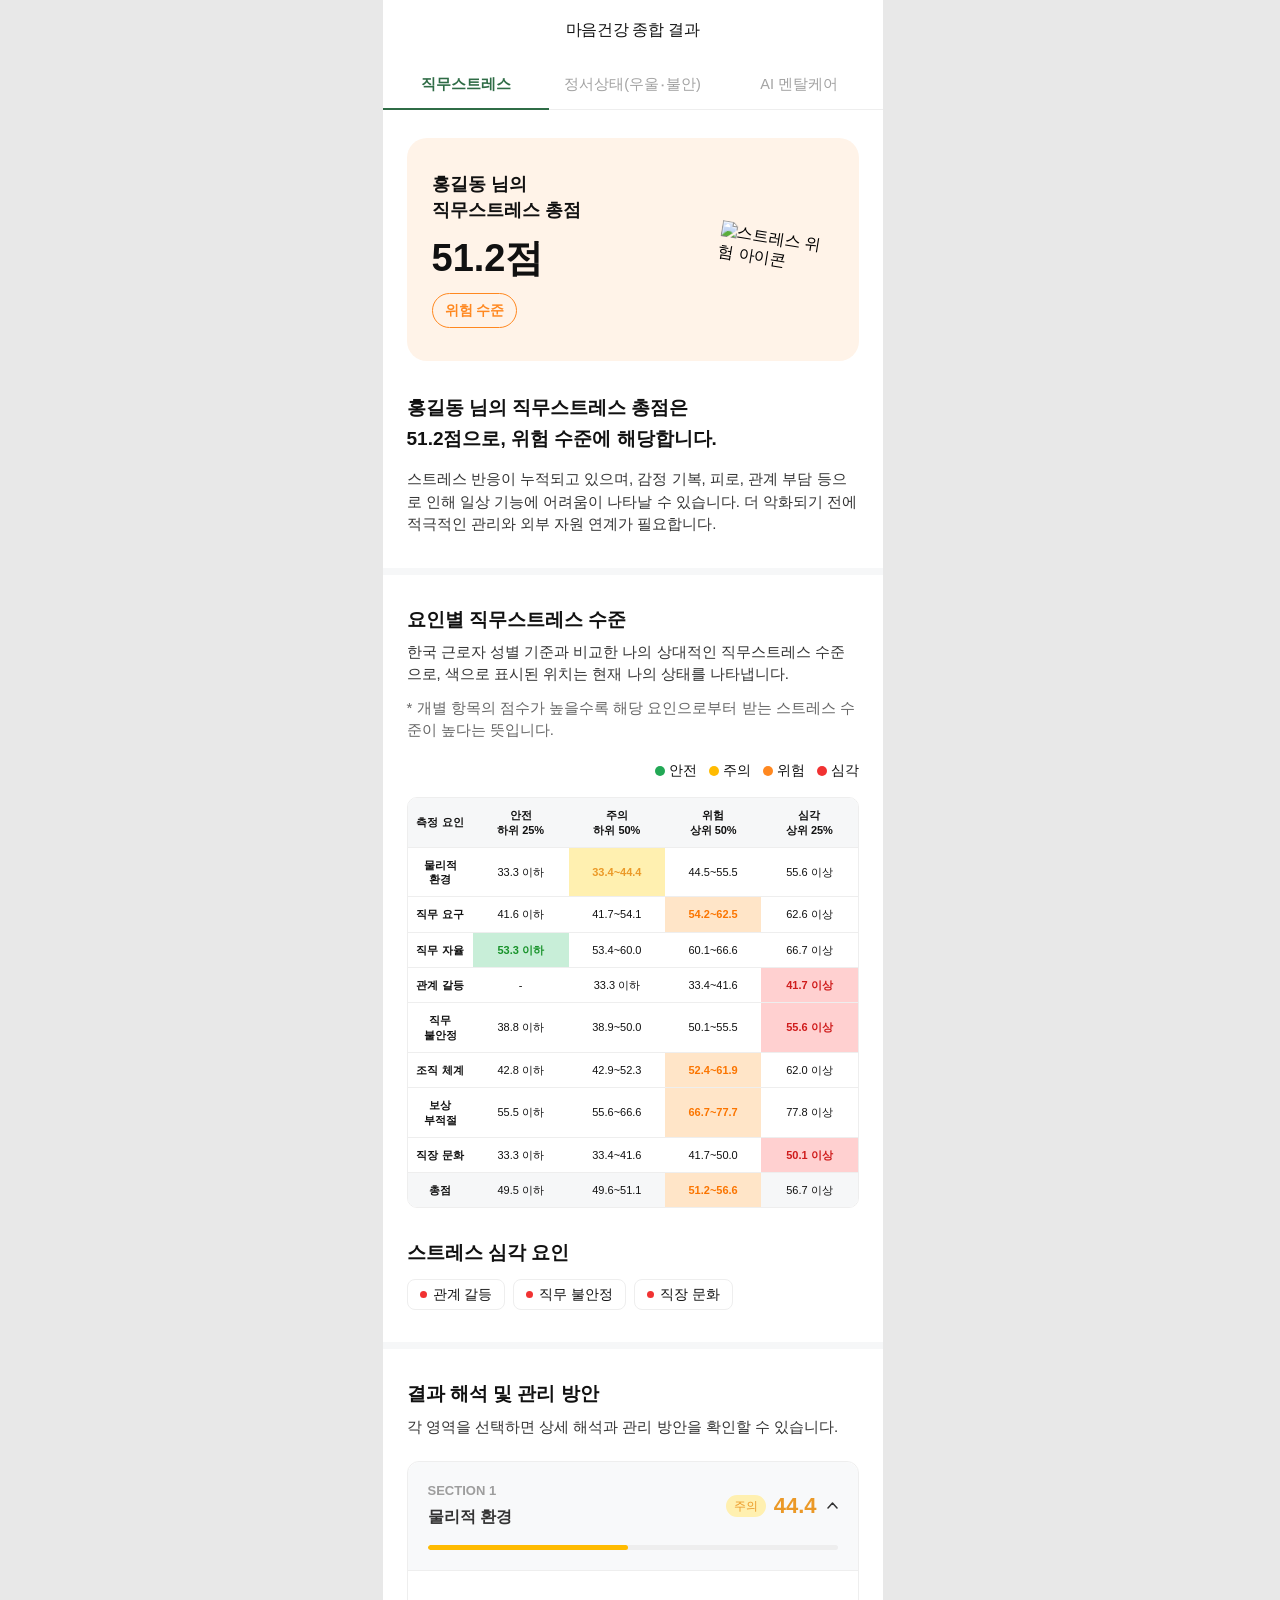
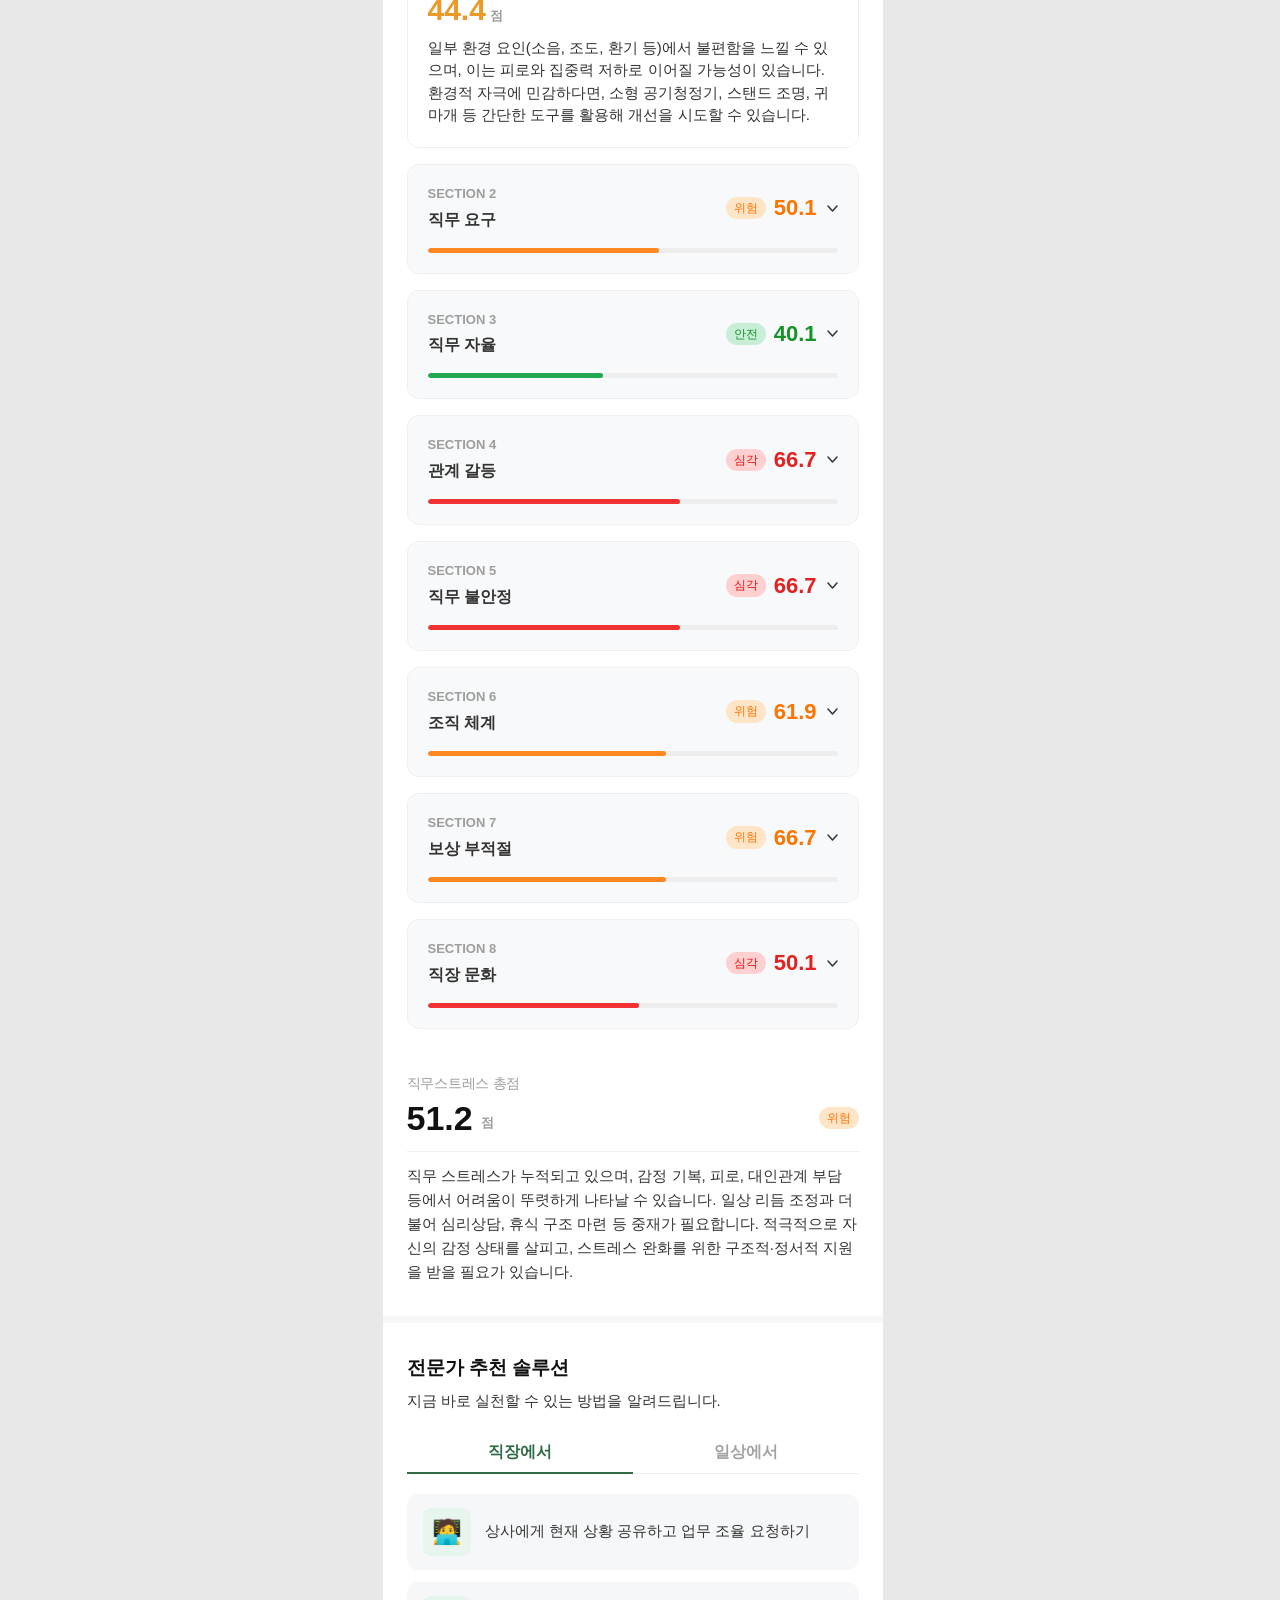
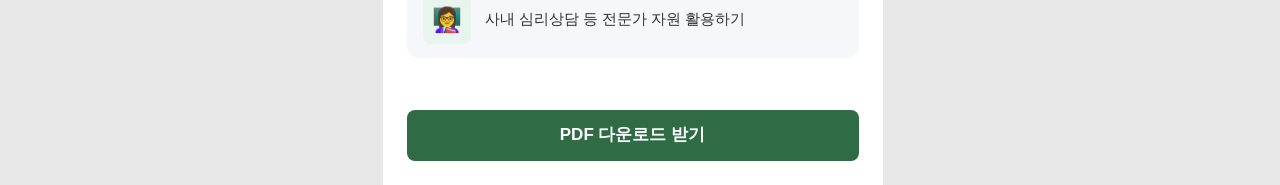
==== index.html @ fdb87e62 "Add files via upload" ====
<!DOCTYPE html>
<html lang="ko">
<head>
  <meta charset="UTF-8" />
  <meta name="viewport" content="width=device-width, initial-scale=1.0" />
  <title>직무스트레스 검사 결과</title>
  <link rel="stylesheet" href="https://cdn.jsdelivr.net/gh/orioncactus/pretendard@v1.3.9/packages/pretendard/dist/web/variable/pretendardvariable.css" />
  <link rel="stylesheet" href="style.css" />
  <script src="https://cdnjs.cloudflare.com/ajax/libs/lottie-web/5.12.2/lottie.min.js"></script>
  <script type="module">
    import { FaceLandmarker, FilesetResolver } from 'https://cdn.jsdelivr.net/npm/@mediapipe/tasks-vision@0.10.3/vision_bundle.mjs';
    window._FaceLandmarker = FaceLandmarker;
    window._FilesetResolver = FilesetResolver;
  </script>
</head>
<body>
<div class="phone">

  <!-- Header -->
  <div class="header">
    <span class="header-title">마음건강 종합 결과</span>
  </div>
  <div class="header-divider"></div>
  <div class="nav-tabs">
    <div class="nav-tab active" onclick="switchNavTab(0)">직무스트레스</div>
    <div class="nav-tab" onclick="switchNavTab(1)">정서상태(우울‧불안)</div>
    <div class="nav-tab" onclick="switchNavTab(2)">AI 멘탈케어</div>
  </div>

  <!-- Scrollable content -->
  <div id="nav-pane-0" class="nav-pane scroll-area">

    <!-- Hero -->
    <div class="hero-wrap">
      <div class="hero">
        <div class="hero-text">
          <div class="hero-name">홍길동 님의<br>직무스트레스 총점</div>
          <div class="hero-score-block">
            <div class="hero-score">51.2점</div>
            <span class="level-badge">위험 수준</span>
          </div>
        </div>
        <div class="hero-illustration">
          <img
            src="https://www.figma.com/api/mcp/asset/e11fc86c-59c9-4fc5-badd-a2055c306698"
            alt="스트레스 위험 아이콘"
          />
        </div>
      </div>
    </div>

    <!-- Summary -->
    <div class="summary-section">
      <p class="summary-title-bold"><span class="summary-title">홍길동 님의 직무스트레스 총점은</span><br>51.2점으로, 위험 수준에 해당합니다.</p>
      <p class="summary-body">스트레스 반응이 누적되고 있으며, 감정 기복, 피로, 관계 부담 등으로 인해 일상 기능에 어려움이 나타날 수 있습니다. 더 악화되기 전에 적극적인 관리와 외부 자원 연계가 필요합니다.</p>
    </div>

    <div class="divider" style="height: 7px; background: #f6f7f8;"></div>

    <!-- Stress Factors Table -->
    <div class="factors-section">
      <p class="section-heading">요인별 직무스트레스 수준</p>
      <p class="section-subtext">한국 근로자 성별 기준과 비교한 나의 상대적인 직무스트레스 수준으로, 색으로 표시된 위치는 현재 나의 상태를 나타냅니다.</p>
      <p class="section-note">* 개별 항목의 점수가 높을수록 해당 요인으로부터 받는 스트레스 수준이 높다는 뜻입니다.</p>

      <div class="legend">
        <div class="legend-item"><span class="dot dot-safe"></span>안전</div>
        <div class="legend-item"><span class="dot dot-caution"></span>주의</div>
        <div class="legend-item"><span class="dot dot-danger"></span>위험</div>
        <div class="legend-item"><span class="dot dot-severe"></span>심각</div>
      </div>

      <div class="stress-table-wrap">
      <table class="stress-table">
        <thead>
          <tr>
            <th>측정 요인</th>
            <th>안전<br>하위 25%</th>
            <th>주의<br>하위 50%</th>
            <th>위험<br>상위 50%</th>
            <th>심각<br>상위 25%</th>
          </tr>
        </thead>
        <tbody>
          <tr>
            <td>물리적 환경</td>
            <td>33.3 이하</td>
            <td class="cell-caution">33.4~44.4</td>
            <td>44.5~55.5</td>
            <td>55.6 이상</td>
          </tr>
          <tr>
            <td>직무 요구</td>
            <td>41.6 이하</td>
            <td>41.7~54.1</td>
            <td class="cell-danger">54.2~62.5</td>
            <td>62.6 이상</td>
          </tr>
          <tr>
            <td>직무 자율</td>
            <td class="cell-safe">53.3 이하</td>
            <td>53.4~60.0</td>
            <td>60.1~66.6</td>
            <td>66.7 이상</td>
          </tr>
          <tr>
            <td>관계 갈등</td>
            <td>-</td>
            <td>33.3 이하</td>
            <td>33.4~41.6</td>
            <td class="cell-severe">41.7 이상</td>
          </tr>
          <tr>
            <td>직무 불안정</td>
            <td>38.8 이하</td>
            <td>38.9~50.0</td>
            <td>50.1~55.5</td>
            <td class="cell-severe">55.6 이상</td>
          </tr>
          <tr>
            <td>조직 체계</td>
            <td>42.8 이하</td>
            <td>42.9~52.3</td>
            <td class="cell-danger">52.4~61.9</td>
            <td>62.0 이상</td>
          </tr>
          <tr>
            <td>보상 부적절</td>
            <td>55.5 이하</td>
            <td>55.6~66.6</td>
            <td class="cell-danger">66.7~77.7</td>
            <td>77.8 이상</td>
          </tr>
          <tr>
            <td>직장 문화</td>
            <td>33.3 이하</td>
            <td>33.4~41.6</td>
            <td>41.7~50.0</td>
            <td class="cell-severe">50.1 이상</td>
          </tr>
        </tbody>
        <tfoot>
          <tr>
            <td>총점</td>
            <td>49.5 이하</td>
            <td>49.6~51.1</td>
            <td class="cell-danger">51.2~56.6</td>
            <td>56.7 이상</td>
          </tr>
        </tfoot>
      </table>
      </div>
    </div>

    <!-- Severe factors -->
    <div class="severe-section">
      <p class="section-heading">스트레스 심각 요인</p>
      <div class="severe-tags">
        <div class="severe-tag">
          <span class="tag-dot"></span>
          <span>관계 갈등</span>
        </div>
        <div class="severe-tag">
          <span class="tag-dot"></span>
          <span>직무 불안정</span>
        </div>
        <div class="severe-tag">
          <span class="tag-dot"></span>
          <span>직장 문화</span>
        </div>
      </div>
    </div>

    <div class="divider" style="height: 7px; background: #f6f7f8;"></div>

    <!-- Result Analysis -->
    <div class="analysis-section">
      <p class="section-heading">결과 해석 및 관리 방안</p>
      <p class="section-subtext" style="margin-bottom: 24px;">각 영역을 선택하면 상세 해석과 관리 방안을 확인할 수 있습니다.</p>

      <!-- Section 1 -->
      <div class="section-card expanded" data-section="1">
        <div class="card-header expanded" onclick="toggleCard(this)">
          <div class="card-header-row">
            <div class="card-section-info">
              <span class="card-section-num">SECTION 1</span>
              <span class="card-section-name">물리적 환경</span>
            </div>
            <div class="card-score-area">
              <div class="card-score-label-row">
                <span class="label-badge label-caution">주의</span>
                <span class="card-score-num score-caution">44.4</span>
              </div>
              <span class="chevron up">
                <svg width="11" height="7" viewBox="0 0 11 7" fill="none">
                  <path d="M1 1L5.5 6L10 1" stroke="#333" stroke-width="1.5" stroke-linecap="round" stroke-linejoin="round"/>
                </svg>
              </span>
            </div>
          </div>
          <div class="progress-track">
            <div class="progress-fill fill-caution" data-width="48.8%"></div>
          </div>
        </div>
        <div class="card-body">
          <div class="card-body-score-row">
            <span class="card-body-score-big score-caution">44.4</span>
            <span class="card-body-score-unit">점</span>
          </div>
          <p class="card-body-desc">일부 환경 요인(소음, 조도, 환기 등)에서 불편함을 느낄 수 있으며, 이는 피로와 집중력 저하로 이어질 가능성이 있습니다. 환경적 자극에 민감하다면, 소형 공기청정기, 스탠드 조명, 귀마개 등 간단한 도구를 활용해 개선을 시도할 수 있습니다.</p>
        </div>
      </div>

      <!-- Section 2 -->
      <div class="section-card collapsed" data-section="2">
        <div class="card-header collapsed" onclick="toggleCard(this)">
          <div class="card-header-row">
            <div class="card-section-info">
              <span class="card-section-num">SECTION 2</span>
              <span class="card-section-name">직무 요구</span>
            </div>
            <div class="card-score-area">
              <div class="card-score-label-row">
                <span class="label-badge label-danger">위험</span>
                <span class="card-score-num score-danger">50.1</span>
              </div>
              <span class="chevron">
                <svg width="11" height="7" viewBox="0 0 11 7" fill="none">
                  <path d="M1 1L5.5 6L10 1" stroke="#333" stroke-width="1.5" stroke-linecap="round" stroke-linejoin="round"/>
                </svg>
              </span>
            </div>
          </div>
          <div class="progress-track">
            <div class="progress-fill fill-danger" data-width="56.4%"></div>
          </div>
        </div>
        <div class="card-body">
          <div class="card-body-score-row">
            <span class="card-body-score-big score-danger">50.1</span>
            <span class="card-body-score-unit">점</span>
          </div>
          <p class="card-body-desc">과중한 업무 부담으로 인해 에너지 소모가 큰 상태로, 이러한 상황이 지속될 경우 탈진의 위험이 높습니다. 상사 및 팀원과의 협의를 통해 업무량을 조절하고, 회복 시간을 확보하는 것이 필요합니다.</p>
        </div>
      </div>

      <!-- Section 3 -->
      <div class="section-card collapsed" data-section="3">
        <div class="card-header collapsed" onclick="toggleCard(this)">
          <div class="card-header-row">
            <div class="card-section-info">
              <span class="card-section-num">SECTION 3</span>
              <span class="card-section-name">직무 자율</span>
            </div>
            <div class="card-score-area">
              <div class="card-score-label-row">
                <span class="label-badge label-safe">안전</span>
                <span class="card-score-num score-safe">40.1</span>
              </div>
              <span class="chevron">
                <svg width="11" height="7" viewBox="0 0 11 7" fill="none">
                  <path d="M1 1L5.5 6L10 1" stroke="#333" stroke-width="1.5" stroke-linecap="round" stroke-linejoin="round"/>
                </svg>
              </span>
            </div>
          </div>
          <div class="progress-track">
            <div class="progress-fill fill-safe" data-width="42.9%"></div>
          </div>
        </div>
        <div class="card-body">
          <div class="card-body-score-row">
            <span class="card-body-score-big score-safe">40.1</span>
            <span class="card-body-score-unit">점</span>
          </div>
          <p class="card-body-desc">직무에 대한 충분한 재량과 권한이 부여된 상태로, 주도적인 업무 수행이 가능하며 만족감도 높습니다. 자신의 판단에 대한 정기적인 피드백을 받고 필요한 역량을 개발한다면 성장에 많은 도움이 될 것입니다.</p>
        </div>
      </div>

      <!-- Section 4 -->
      <div class="section-card collapsed" data-section="4">
        <div class="card-header collapsed" onclick="toggleCard(this)">
          <div class="card-header-row">
            <div class="card-section-info">
              <span class="card-section-num">SECTION 4</span>
              <span class="card-section-name">관계 갈등</span>
            </div>
            <div class="card-score-area">
              <div class="card-score-label-row">
                <span class="label-badge label-severe">심각</span>
                <span class="card-score-num score-severe">66.7</span>
              </div>
              <span class="chevron">
                <svg width="11" height="7" viewBox="0 0 11 7" fill="none">
                  <path d="M1 1L5.5 6L10 1" stroke="#333" stroke-width="1.5" stroke-linecap="round" stroke-linejoin="round"/>
                </svg>
              </span>
            </div>
          </div>
          <div class="progress-track">
            <div class="progress-fill fill-severe" data-width="61.7%"></div>
          </div>
        </div>
        <div class="card-body">
          <div class="card-body-score-row">
            <span class="card-body-score-big score-severe">66.7</span>
            <span class="card-body-score-unit">점</span>
          </div>
          <p class="card-body-desc">상사나 동료와의 관계에서 상호 신뢰나 협력이 약화되어 있으며, 고립감, 소외감, 위축감 등을 경험할 가능성이 높습니다. 회복을 위해 심리적 지지를 받을 수 있는 외부 자원이 필요하며, 조직 내 중재 요청도 고려해보아야 합니다.</p>
        </div>
      </div>

      <!-- Section 5 -->
      <div class="section-card collapsed" data-section="5">
        <div class="card-header collapsed" onclick="toggleCard(this)">
          <div class="card-header-row">
            <div class="card-section-info">
              <span class="card-section-num">SECTION 5</span>
              <span class="card-section-name">직무 불안정</span>
            </div>
            <div class="card-score-area">
              <div class="card-score-label-row">
                <span class="label-badge label-severe">심각</span>
                <span class="card-score-num score-severe">66.7</span>
              </div>
              <span class="chevron">
                <svg width="11" height="7" viewBox="0 0 11 7" fill="none">
                  <path d="M1 1L5.5 6L10 1" stroke="#333" stroke-width="1.5" stroke-linecap="round" stroke-linejoin="round"/>
                </svg>
              </span>
            </div>
          </div>
          <div class="progress-track">
            <div class="progress-fill fill-severe" data-width="61.7%"></div>
          </div>
        </div>
        <div class="card-body">
          <div class="card-body-score-row">
            <span class="card-body-score-big score-severe">66.7</span>
            <span class="card-body-score-unit">점</span>
          </div>
          <p class="card-body-desc">현재의 직무 유지 자체에 대해 극심한 불안과 위기감을 느끼고 있으며, 생계에 대한 압박도 존재할 수 있습니다. 통제감 상실, 무기력감 등을 다룰 수 있는 심리상담과 함께 커리어 코칭, 실질적인 지원 연결이 필요합니다.</p>
        </div>
      </div>

      <!-- Section 6 -->
      <div class="section-card collapsed" data-section="6">
        <div class="card-header collapsed" onclick="toggleCard(this)">
          <div class="card-header-row">
            <div class="card-section-info">
              <span class="card-section-num">SECTION 6</span>
              <span class="card-section-name">조직 체계</span>
            </div>
            <div class="card-score-area">
              <div class="card-score-label-row">
                <span class="label-badge label-danger">위험</span>
                <span class="card-score-num score-danger">61.9</span>
              </div>
              <span class="chevron">
                <svg width="11" height="7" viewBox="0 0 11 7" fill="none">
                  <path d="M1 1L5.5 6L10 1" stroke="#333" stroke-width="1.5" stroke-linecap="round" stroke-linejoin="round"/>
                </svg>
              </span>
            </div>
          </div>
          <div class="progress-track">
            <div class="progress-fill fill-danger" data-width="58.2%"></div>
          </div>
        </div>
        <div class="card-body">
          <div class="card-body-score-row">
            <span class="card-body-score-big score-danger">61.9</span>
            <span class="card-body-score-unit">점</span>
          </div>
          <p class="card-body-desc">조직의 운영방식에 대해 비효율감, 불공정성을 경험하고 있으며, 이는 조직 소속감과 몰입 저하로 이어질 가능성이 높습니다. 조직 내 의견 나눔 창구를 활용하거나, 심리상담을 통해 감정을 적응적으로 해소하는 시도가 도움이 될 수 있습니다.</p>
        </div>
      </div>

      <!-- Section 7 -->
      <div class="section-card collapsed" data-section="7">
        <div class="card-header collapsed" onclick="toggleCard(this)">
          <div class="card-header-row">
            <div class="card-section-info">
              <span class="card-section-num">SECTION 7</span>
              <span class="card-section-name">보상 부적절</span>
            </div>
            <div class="card-score-area">
              <div class="card-score-label-row">
                <span class="label-badge label-danger">위험</span>
                <span class="card-score-num score-danger">66.7</span>
              </div>
              <span class="chevron">
                <svg width="11" height="7" viewBox="0 0 11 7" fill="none">
                  <path d="M1 1L5.5 6L10 1" stroke="#333" stroke-width="1.5" stroke-linecap="round" stroke-linejoin="round"/>
                </svg>
              </span>
            </div>
          </div>
          <div class="progress-track">
            <div class="progress-fill fill-danger" data-width="58.2%"></div>
          </div>
        </div>
        <div class="card-body">
          <div class="card-body-score-row">
            <span class="card-body-score-big score-danger">66.7</span>
            <span class="card-body-score-unit">점</span>
          </div>
          <p class="card-body-desc">노력 대비 보상이 부족하다는 인식이 누적되어 있으며, 인정받지 못하는 경험이 심리적 무력감, 결핍감으로 이어지고 있습니다. 감정 표현을 위한 심리상담 등 외부 자원을 적극 활용하고, 조직 내 보상 체계의 개선 가능성을 객관적으로 점검해 보는 것이 필요합니다.</p>
        </div>
      </div>

      <!-- Section 8 -->
      <div class="section-card collapsed" data-section="8">
        <div class="card-header collapsed" onclick="toggleCard(this)">
          <div class="card-header-row">
            <div class="card-section-info">
              <span class="card-section-num">SECTION 8</span>
              <span class="card-section-name">직장 문화</span>
            </div>
            <div class="card-score-area">
              <div class="card-score-label-row">
                <span class="label-badge label-severe">심각</span>
                <span class="card-score-num score-severe">50.1</span>
              </div>
              <span class="chevron">
                <svg width="11" height="7" viewBox="0 0 11 7" fill="none">
                  <path d="M1 1L5.5 6L10 1" stroke="#333" stroke-width="1.5" stroke-linecap="round" stroke-linejoin="round"/>
                </svg>
              </span>
            </div>
          </div>
          <div class="progress-track">
            <div class="progress-fill fill-severe" data-width="51.6%"></div>
          </div>
        </div>
        <div class="card-body">
          <div class="card-body-score-row">
            <span class="card-body-score-big score-severe">50.1</span>
            <span class="card-body-score-unit">점</span>
          </div>
          <p class="card-body-desc">조직 문화 자체가 심리적 건강에 위협이 될 수준입니다. 반복적인 소외, 차별, 억압적 분위기 속에서 정서적 탈진이 심화되고 있으며, 분노, 무기력감을 경험할 수 있습니다. 심리상담과 같은 외부 자원을 활용하는 것이 권장되며, 조직 차원의 변화가 어려운 경우, 현실적인 환경 조정이나 이동도 고려해볼 수 있습니다.</p>
        </div>
      </div>

      <!-- Total score summary -->
      <div class="total-score-box">
        <p class="total-score-label">직무스트레스 총점</p>
        <div class="total-score-row">
          <div>
            <span class="total-score-num">51.2</span>
            <span class="total-score-unit">점</span>
          </div>
          <span class="label-badge label-danger">위험</span>
        </div>
        <div class="divider" style="margin-bottom: 12px;"></div>
        <p class="total-desc">직무 스트레스가 누적되고 있으며, 감정 기복, 피로, 대인관계 부담 등에서 어려움이 뚜렷하게 나타날 수 있습니다. 일상 리듬 조정과 더불어 심리상담, 휴식 구조 마련 등 중재가 필요합니다. 적극적으로 자신의 감정 상태를 살피고, 스트레스 완화를 위한 구조적·정서적 지원을 받을 필요가 있습니다.</p>
      </div>
    </div>

    <div class="divider" style="height: 7px; background: #f6f7f8;"></div>

    <!-- Expert solutions -->
    <div class="expert-section">
      <p class="expert-title">전문가 추천 솔루션</p>
      <p class="expert-sub">지금 바로 실천할 수 있는 방법을 알려드립니다.</p>

      <div class="tabs">
        <div class="tab active" onclick="switchTab(this, 'work')">직장에서</div>
        <div class="tab" onclick="switchTab(this, 'daily')">일상에서</div>
      </div>

      <div class="solution-list" id="tab-work">
        <div class="solution-item">
          <div class="solution-emoji-box">🧑‍💻</div>
          <span class="solution-text">상사에게 현재 상황 공유하고 업무 조율 요청하기</span>
        </div>
        <div class="solution-item">
          <div class="solution-emoji-box">👩‍🏫</div>
          <span class="solution-text">사내 심리상담 등 전문가 자원 활용하기</span>
        </div>
      </div>

      <div class="solution-list" id="tab-daily" style="display: none;">
        <div class="solution-item">
          <div class="solution-emoji-box">📝</div>
          <span class="solution-text">스트레스 원인을 적어보고 현재 할 수 있는 일 정리하기</span>
        </div>
        <div class="solution-item">
          <div class="solution-emoji-box">🤝</div>
          <span class="solution-text">힘든 감정을 혼자 감당하지 말고 주변 사람과 나누기</span>
        </div>
        <div class="solution-item">
          <div class="solution-emoji-box">🛑</div>
          <span class="solution-text">자기 비난 멈추기!</span>
        </div>
      </div>
    </div>

    <div class="bottom-btn-wrap">
      <button class="bottom-btn">PDF 다운로드 받기</button>
    </div>
  </div><!-- /nav-pane-0 -->

  <!-- 두 번째 탭: 정서 상태 -->
  <div id="nav-pane-1" class="nav-pane" style="display:none">

    <!-- 우울 hero 카드 -->
    <div class="hero-wrap">
      <div class="hero" id="depression-hero-bg">
        <div class="hero-text">
          <div class="hero-name">홍길동 님의<br>우울 총점</div>
          <div class="hero-score-block">
            <div class="hero-score" id="depression-score-display"></div>
            <span class="level-badge" id="depression-badge"></span>
          </div>
        </div>
        <div class="hero-illustration">
          <span id="depression-emoji" style="font-size: 90px; line-height: 1;"></span>
        </div>
      </div>
    </div>

    <!-- 우울 설명 -->
    <div class="summary-section" style="padding-bottom: 0;">
      <p class="summary-title-bold"><span class="summary-title" id="depression-summary-title"></span><br><span id="depression-summary-bold"></span></p>
      <p class="summary-body" id="depression-body" style="margin-top: 14px;"></p>
    </div>

    <!-- 우울 상세 -->
    <div class="factors-section" style="padding-top: 20px; padding-bottom: 36px;">
      <div class="legend">
        <div class="legend-item"><span class="dot dot-safe"></span>안전</div>
        <div class="legend-item"><span class="dot dot-caution"></span>주의</div>
        <div class="legend-item"><span class="dot dot-danger"></span>위험</div>
        <div class="legend-item"><span class="dot dot-severe"></span>심각</div>
      </div>
      <div class="mental-range-table-wrap">
        <table class="mental-range-table">
          <thead><tr><th>점수</th><th>수준</th><th>설명</th></tr></thead>
          <tbody id="depression-table-body"></tbody>
        </table>
      </div>

      <!-- 위기 경고 박스 (조건부) -->
      <div class="mental-crisis-box" id="depression-crisis-box" style="margin-top: 30px; display: none;">
        <p class="mental-crisis-text"><strong>⚠️ 9번 문항 주의</strong><br>검사 응답에서 최근 자해 또는 자살과 관련된 생각이 보고되었습니다. 혼자 감당하지 마시고, 반드시 도움을 받으시길 바랍니다.</p>
        <span class="mental-crisis-hotline">자살예방상담전화 109 / 생명의 전화 1588-9191 (24시간)</span>
      </div>

      <!-- 전문가 추천 솔루션 -->
      <p class="expert-title" style="margin-top: 54px; margin-bottom: 6px;">전문가 추천 솔루션</p>
      <p class="expert-sub" style="margin-bottom: 16px;">지금 바로 실천할 수 있는 방법을 알려드립니다.</p>
      <div class="solution-list" id="depression-solutions" style="display: flex;"></div>
    </div>

    <div class="divider" style="height: 7px; background: #f6f7f8;"></div>

    <!-- 불안 hero 카드 -->
    <div class="hero-wrap" style="padding-top: 36px;">
      <div class="hero" id="anxiety-hero-bg">
        <div class="hero-text">
          <div class="hero-name">홍길동 님의<br>불안 총점</div>
          <div class="hero-score-block">
            <div class="hero-score" id="anxiety-score-display"></div>
            <span class="level-badge" id="anxiety-badge"></span>
          </div>
        </div>
        <div class="hero-illustration">
          <span id="anxiety-emoji" style="font-size: 90px; line-height: 1;"></span>
        </div>
      </div>
    </div>

    <!-- 불안 설명 -->
    <div class="summary-section" style="padding-bottom: 0;">
      <p class="summary-title-bold"><span class="summary-title" id="anxiety-summary-title"></span><br><span id="anxiety-summary-bold"></span></p>
      <p class="summary-body" id="anxiety-body" style="margin-top: 14px;"></p>
    </div>

    <!-- 불안 상세 -->
    <div class="factors-section" style="padding-top: 20px;">
      <div class="legend">
        <div class="legend-item"><span class="dot dot-safe"></span>안전</div>
        <div class="legend-item"><span class="dot dot-caution"></span>주의</div>
        <div class="legend-item"><span class="dot dot-danger"></span>위험</div>
        <div class="legend-item"><span class="dot dot-severe"></span>심각</div>
      </div>
      <div class="mental-range-table-wrap">
        <table class="mental-range-table">
          <thead><tr><th>점수</th><th>수준</th><th>설명</th></tr></thead>
          <tbody id="anxiety-table-body"></tbody>
        </table>
      </div>

      <!-- 전문가 추천 솔루션 -->
      <p class="expert-title" style="margin-top: 54px; margin-bottom: 6px;">전문가 추천 솔루션</p>
      <p class="expert-sub" style="margin-bottom: 16px;">지금 바로 실천할 수 있는 방법을 알려드립니다.</p>
      <div class="solution-list" id="anxiety-solutions" style="display: flex;"></div>
    </div>

    <div class="bottom-btn-wrap">
      <button class="bottom-btn">PDF 다운로드 받기</button>
    </div>
  </div><!-- /nav-pane-1 -->

  <!-- 세 번째 탭: AI 멘탈케어 -->
  <div id="nav-pane-2" class="nav-pane" style="display:none">

    <!-- view 1: 게이지 화면 -->
    <div id="ai-view-gauge" style="display:flex; flex-direction:column; flex:1; min-height:calc(100vh - 103px);">
      <div class="ai-section">

        <p class="ai-title">지금 홍길동 님의<br>마음은 어떤 상태일까요?</p>

        <!-- 게이지 -->
        <div class="ai-gauge-wrap">
          <div class="ai-gauge-container">
            <div class="ai-gauge-outer-ring"></div>
            <div class="ai-gauge-bg-circle"></div>
            <svg class="ai-gauge-svg" viewBox="0 0 270 270" style="transform: rotate(-90deg);">
              <defs>
                <linearGradient id="gaugeGradient" x1="0%" y1="0%" x2="100%" y2="0%">
                  <stop offset="0%" stop-color="#8fc4a8"/>
                  <stop offset="100%" stop-color="#2f6c46"/>
                </linearGradient>
              </defs>
              <circle
                id="gauge-fill-arc"
                cx="135" cy="135" r="116"
                fill="none"
                stroke="url(#gaugeGradient)"
                stroke-width="17"
                stroke-linecap="round"
                stroke-dasharray="437 729"
                stroke-dashoffset="437"
              />
            </svg>
            <div class="ai-gauge-inner">
              <span class="ai-gauge-label">마음 건강 상태</span>
              <div class="ai-gauge-score-row">
                <span class="ai-gauge-score">?</span>
                <span class="ai-gauge-unit">점</span>
              </div>
            </div>
          </div>
        </div>

        <!-- 설명 카드 -->
        <div class="ai-desc-card">
          <p class="ai-desc-text">표정과 목소리 톤을 분석해 지금 마음 상태를 읽어드려요. 카메라와 마이크만 있으면 되고, 복잡한 준비 없이 약 3분이면 충분해요. 검사가 끝나면 내 마음 상태를 수치로 확인할 수 있어요.</p>
        </div>

        <!-- spacer -->
        <div style="flex: 1; min-height: 24px;"></div>

      </div>

      <div class="ai-bottom-wrap">
        <button class="bottom-btn" onclick="showAiGuide()">지금 바로 측정하기</button>
      </div>
    </div>

    <!-- view 2: 측정 안내 화면 -->
    <div id="ai-view-guide" style="display:none; flex-direction:column; min-height:calc(100vh - 103px);">
      <div class="ai-guide-section">

        <p class="ai-guide-title">마음 상태 분석 안내</p>
        <p class="ai-guide-desc">마음 상태를 더 깊이 이해하기 위해,
음성과 얼굴 데이터를 두 단계에 걸쳐 수집해요.</p>

        <div class="ai-step-cards">

          <!-- 1단계 카드 -->
          <div class="ai-step-card">
            <div class="ai-step-card-title">
              <span class="ai-step-emoji"><svg width="22" height="22" viewBox="0 0 22 22" fill="none" xmlns="http://www.w3.org/2000/svg"><path d="M7.5625 6.1875C7.5625 5.27582 7.92466 4.40148 8.56932 3.75682C9.21398 3.11216 10.0883 2.75 11 2.75C11.9117 2.75 12.786 3.11216 13.4307 3.75682C14.0753 4.40148 14.4375 5.27582 14.4375 6.1875V11C14.4375 11.9117 14.0753 12.786 13.4307 13.4307C12.786 14.0753 11.9117 14.4375 11 14.4375C10.0883 14.4375 9.21398 14.0753 8.56932 13.4307C7.92466 12.786 7.5625 11.9117 7.5625 11V6.1875ZM11 4.125C10.453 4.125 9.92839 4.3423 9.54159 4.72909C9.1548 5.11589 8.9375 5.64049 8.9375 6.1875V11C8.9375 11.547 9.1548 12.0716 9.54159 12.4584C9.92839 12.8452 10.453 13.0625 11 13.0625C11.547 13.0625 12.0716 12.8452 12.4584 12.4584C12.8452 12.0716 13.0625 11.547 13.0625 11V6.1875C13.0625 5.64049 12.8452 5.11589 12.4584 4.72909C12.0716 4.3423 11.547 4.125 11 4.125ZM5.5 10.3125C5.68234 10.3125 5.8572 10.3849 5.98614 10.5139C6.11507 10.6428 6.1875 10.8177 6.1875 11C6.1875 12.2764 6.69453 13.5004 7.59705 14.403C8.49957 15.3055 9.72365 15.8125 11 15.8125C12.2764 15.8125 13.5004 15.3055 14.403 14.403C15.3055 13.5004 15.8125 12.2764 15.8125 11C15.8125 10.8177 15.8849 10.6428 16.0139 10.5139C16.1428 10.3849 16.3177 10.3125 16.5 10.3125C16.6823 10.3125 16.8572 10.3849 16.9861 10.5139C17.1151 10.6428 17.1875 10.8177 17.1875 11C17.1878 12.5222 16.627 13.9911 15.6123 15.1257C14.5976 16.2604 13.2003 16.9812 11.6875 17.1504V18.5625C11.6875 18.7448 11.6151 18.9197 11.4861 19.0486C11.3572 19.1776 11.1823 19.25 11 19.25C10.8177 19.25 10.6428 19.1776 10.5139 19.0486C10.3849 18.9197 10.3125 18.7448 10.3125 18.5625V17.1504C8.79974 16.9812 7.4024 16.2604 6.38771 15.1257C5.37303 13.9911 4.81221 12.5222 4.8125 11C4.8125 10.8177 4.88493 10.6428 5.01386 10.5139C5.1428 10.3849 5.31766 10.3125 5.5 10.3125Z" fill="#2F6C46"/></svg></span>
              <span class="ai-step-title-text">1단계: 음성 측정</span>
            </div>
            <div class="ai-guide-bullets">
              <p class="ai-guide-bullet">조용한 공간에서 4개의 문장을 따라 읽어주세요.</p>
              <p class="ai-guide-bullet">평소 말하는 속도를 유지해 주세요.</p>
            </div>
          </div>

          <!-- 2단계 카드 -->
          <div class="ai-step-card">
            <div class="ai-step-card-title">
              <span class="ai-step-emoji"><svg width="22" height="22" viewBox="0 0 22 22" fill="none" xmlns="http://www.w3.org/2000/svg"><path d="M11.0014 17.875C9.08249 17.875 7.4567 17.2091 6.12402 15.8774C4.79134 14.5456 4.125 12.9203 4.125 11.0014C4.125 9.08249 4.79088 7.4567 6.12265 6.12402C7.45441 4.79134 9.07974 4.125 10.9986 4.125C12.9175 4.125 14.5433 4.79088 15.876 6.12265C17.2087 7.45441 17.875 9.07974 17.875 10.9986C17.875 12.9175 17.2091 14.5433 15.8774 15.876C14.5456 17.2087 12.9203 17.875 11.0014 17.875ZM11 16.5C12.5278 16.5 13.8264 15.9653 14.8958 14.8958C15.9653 13.8264 16.5 12.5278 16.5 11C16.5 10.7372 16.4809 10.4783 16.4427 10.2234C16.4045 9.96837 16.3472 9.7172 16.2708 9.46985C16.0359 9.52165 15.8 9.56045 15.5634 9.58627C15.3269 9.61209 15.0904 9.625 14.8539 9.625C13.8605 9.625 12.9182 9.42547 12.0269 9.02642C11.1354 8.62751 10.3518 8.05903 9.6761 7.32096C9.27185 8.19775 8.70864 8.96133 7.98646 9.61171C7.26428 10.2622 6.43546 10.7385 5.5 11.0406C5.52826 12.5495 6.07475 13.8367 7.13946 14.902C8.20417 15.9673 9.49101 16.5 11 16.5ZM5.76079 9.46115C6.45074 9.12733 7.04634 8.67602 7.5476 8.10723C8.04887 7.53844 8.42638 6.84208 8.68015 6.01815C7.95858 6.34142 7.34395 6.80274 6.83627 7.40208C6.32859 8.00143 5.9701 8.68778 5.76079 9.46115ZM8.79817 12.7188C8.54547 12.7188 8.33365 12.6333 8.16269 12.4623C7.99173 12.2914 7.90625 12.0795 7.90625 11.8268C7.90625 11.5741 7.99173 11.3599 8.16269 11.1843C8.33365 11.0086 8.54547 10.9207 8.79817 10.9207C9.05086 10.9207 9.26506 11.0086 9.44075 11.1843C9.61644 11.3599 9.70429 11.5741 9.70429 11.8268C9.70429 12.0795 9.61644 12.2914 9.44075 12.4623C9.26506 12.6333 9.05086 12.7188 8.79817 12.7188ZM14.8518 8.25C14.9964 8.25 15.1365 8.24557 15.2721 8.23671C15.4079 8.228 15.5452 8.20715 15.6839 8.17415C15.2031 7.35159 14.5477 6.70022 13.7175 6.22004C12.8871 5.74001 11.9813 5.5 11 5.5C10.826 5.5 10.6624 5.50588 10.5091 5.51765C10.3557 5.52941 10.2056 5.55469 10.0586 5.5935C10.6427 6.45731 11.3375 7.11601 12.1431 7.5696C12.9488 8.0232 13.8518 8.25 14.8518 8.25ZM13.2053 12.7188C12.9526 12.7188 12.7408 12.6333 12.5698 12.4623C12.3988 12.2914 12.3134 12.0795 12.3134 11.8268C12.3134 11.5741 12.3988 11.3599 12.5698 11.1843C12.7408 11.0086 12.9526 10.9207 13.2053 10.9207C13.458 10.9207 13.6722 11.0086 13.8479 11.1843C14.0235 11.3599 14.1114 11.5741 14.1114 11.8268C14.1114 12.0795 14.0235 12.2914 13.8479 12.4623C13.6722 12.6333 13.458 12.7188 13.2053 12.7188ZM1.375 4.8125V3.0321C1.375 2.56903 1.53542 2.17708 1.85625 1.85625C2.17708 1.53542 2.56903 1.375 3.0321 1.375H4.8125C5.00729 1.375 5.17061 1.44092 5.30246 1.57277C5.43415 1.70462 5.5 1.86794 5.5 2.06273C5.5 2.25767 5.43415 2.42092 5.30246 2.55246C5.17061 2.68415 5.00729 2.75 4.8125 2.75H3.0321C2.96152 2.75 2.8969 2.77941 2.83823 2.83823C2.77941 2.8969 2.75 2.96152 2.75 3.0321V4.8125C2.75 5.00729 2.68408 5.17061 2.55223 5.30246C2.42038 5.43415 2.25706 5.5 2.06227 5.5C1.86733 5.5 1.70408 5.43415 1.57254 5.30246C1.44085 5.17061 1.375 5.00729 1.375 4.8125ZM4.8125 20.625H3.0321C2.56903 20.625 2.17708 20.4646 1.85625 20.1438C1.53542 19.8229 1.375 19.431 1.375 18.9679V17.1875C1.375 16.9927 1.44092 16.8294 1.57277 16.6975C1.70462 16.5658 1.86794 16.5 2.06273 16.5C2.25767 16.5 2.42092 16.5658 2.55246 16.6975C2.68415 16.8294 2.75 16.9927 2.75 17.1875V18.9679C2.75 19.0385 2.77941 19.1031 2.83823 19.1618C2.8969 19.2206 2.96152 19.25 3.0321 19.25H4.8125C5.00729 19.25 5.17061 19.3159 5.30246 19.4478C5.43415 19.5796 5.5 19.7429 5.5 19.9377C5.5 20.1327 5.43415 20.2959 5.30246 20.4275C5.17061 20.5592 5.00729 20.625 4.8125 20.625ZM18.9679 20.625H17.1875C16.9927 20.625 16.8294 20.5591 16.6975 20.4272C16.5658 20.2954 16.5 20.1321 16.5 19.9373C16.5 19.7423 16.5658 19.5791 16.6975 19.4475C16.8294 19.3158 16.9927 19.25 17.1875 19.25H18.9679C19.0385 19.25 19.1031 19.2206 19.1618 19.1618C19.2206 19.1031 19.25 19.0385 19.25 18.9679V16.5H20.625V18.9679C20.625 19.431 20.4646 19.8229 20.1438 20.1438C19.8229 20.4646 19.431 20.625 18.9679 20.625ZM19.25 4.8125V3.0321C19.25 2.96152 19.2206 2.8969 19.1618 2.83823C19.1031 2.77941 19.0385 2.75 18.9679 2.75H17.1875C16.9927 2.75 16.8294 2.68408 16.6975 2.55223C16.5658 2.42038 16.5 2.25706 16.5 2.06227C16.5 1.86733 16.5658 1.70408 16.6975 1.57254C16.8294 1.44085 16.9927 1.375 17.1875 1.375H18.9679C19.431 1.375 19.8229 1.53542 20.1438 1.85625C20.4646 2.17708 20.625 2.56903 20.625 3.0321V4.8125C20.625 5.00729 20.5591 5.17061 20.4272 5.30246C20.2954 5.43415 20.1321 5.5 19.9373 5.5C19.7423 5.5 19.5791 5.43415 19.4475 5.30246C19.3158 5.17061 19.25 5.00729 19.25 4.8125Z" fill="#2F6C46"/></svg></span>
              <span class="ai-step-title-text">2단계: 얼굴 측정</span>
            </div>
            <div class="ai-guide-bullets">
              <p class="ai-guide-bullet">정면을 바라보며 약 30초간 유지해 주세요.</p>
              <p class="ai-guide-bullet">표정이나 자세는 자연스러우면 좋아요.</p>
            </div>
          </div>

        </div>

        <p class="ai-info-link">ⓘ 측정은 어떻게 진행되나요? <a href="#">안내 보기</a></p>

      </div>

      <div class="ai-bottom-wrap">
        <p class="ai-permission-text">서비스 이용을 위해 <strong>카메라와 마이크 접근 허용</strong>이 필요해요.</p>
        <button class="bottom-btn" onclick="showVoiceGuide()">다음</button>
      </div>
    </div>

    <!-- view 3: 음성 측정 안내 -->
    <div id="ai-view-voice" class="voice-guide-page">
      <div class="voice-guide-hero">
        <div class="voice-guide-hero-bg">
          <svg width="375" height="232" viewBox="0 0 375 232" fill="none" xmlns="http://www.w3.org/2000/svg" preserveAspectRatio="xMidYMid slice">
            <rect width="375" height="232" fill="url(#paint0_linear_650_1382)"/>
            <rect y="40" width="375" height="192" fill="url(#paint1_linear_650_1382)"/>
            <defs>
              <linearGradient id="paint0_linear_650_1382" x1="483" y1="142.5" x2="-34" y2="46" gradientUnits="userSpaceOnUse">
                <stop stop-color="#2F6C46"/>
                <stop offset="0.28712" stop-color="#99BE78"/>
                <stop offset="0.612199" stop-color="#C8E1B1"/>
                <stop offset="1" stop-color="#8CCBA4"/>
              </linearGradient>
              <linearGradient id="paint1_linear_650_1382" x1="187.5" y1="40" x2="187.5" y2="232" gradientUnits="userSpaceOnUse">
                <stop stop-color="white" stop-opacity="0"/>
                <stop offset="1" stop-color="white"/>
              </linearGradient>
            </defs>
          </svg>
        </div>
        <div class="voice-guide-lottie" id="voice-lottie"></div>
      </div>
      <div class="voice-guide-body">
        <p class="voice-guide-text">지금부터 총 4개의 문장을 읽을 거예요.<br>아래 버튼을 눌러 녹음을 시작한 뒤,<br>문장이 보이면 한 문장씩 천천히 읽어주세요.</p>
      </div>
      <div class="ai-bottom-wrap">
        <button class="bottom-btn" onclick="showVoiceRecord()">측정 시작하기</button>
      </div>
    </div>

    <!-- view 4: 음성 측정 -->
    <div id="ai-view-record" class="voice-record-page">
      <div class="voice-record-body">

        <!-- 동심원 파형 + 카운트다운 -->
        <div style="position:relative; width:170px; height:170px; display:flex; align-items:center; justify-content:center; margin-bottom:16px; flex-shrink:0;">
          <!-- 파형 (카운트다운 중 숨김) -->
          <div class="voice-waveform" id="voice-waveform">
            <div class="voice-waveform-ring"></div>
            <div class="voice-waveform-ring"></div>
            <div class="voice-waveform-ring"></div>
            <div class="voice-waveform-ring"></div>
            <div class="voice-waveform-ring"></div>
          </div>
          <!-- 카운트다운: 파형 대체 -->
          <div class="voice-countdown-overlay" id="voice-countdown-overlay">
            <span class="voice-countdown-num" id="voice-countdown-num">3</span>
          </div>
        </div>

        <!-- 안내 텍스트 -->
        <p class="voice-guide-label" id="voice-guide-label">녹음하기 버튼을 누른 후,<br>아래 문장을 따라 읽어주세요.</p>

        <!-- 문장 -->
        <div class="voice-sentence-wrap" id="voice-sentence-wrap">
          <!-- 진입 시: 검정 텍스트 -->
          <p class="voice-sentence-base" id="voice-sentence-base"></p>
          <!-- 녹음 중: 글자별 채움 -->
          <p class="voice-sentence-fill" id="voice-sentence-fill" style="display:none;"></p>
        </div>

        <!-- 페이지 인디케이터 -->
        <span class="voice-page-indicator" id="voice-page-indicator">1 / 4</span>
      </div>

      <!-- 마이크 / 종료 버튼 -->
      <div class="voice-mic-wrap">
        <button class="voice-mic-btn" id="voice-mic-btn" onclick="handleMicBtn()">
          <svg id="voice-icon-mic" viewBox="0 0 24 24" fill="none" xmlns="http://www.w3.org/2000/svg">
            <path d="M12 1C10.3431 1 9 2.34315 9 4V12C9 13.6569 10.3431 15 12 15C13.6569 15 15 13.6569 15 12V4C15 2.34315 13.6569 1 12 1Z" fill="white"/>
            <path d="M6 10C6 9.44772 5.55228 9 5 9C4.44772 9 4 9.44772 4 10C4 13.866 7.13401 17 11 17V20H9C8.44772 20 8 20.4477 8 21C8 21.5523 8.44772 22 9 22H15C15.5523 22 16 21.5523 16 21C16 20.4477 15.5523 20 15 20H13V17C16.866 17 20 13.866 20 10C20 9.44772 19.5523 9 19 9C18.4477 9 18 9.44772 18 10C18 12.7614 15.7614 15 13 15H11C8.23858 15 6 12.7614 6 10Z" fill="white"/>
          </svg>
          <svg id="voice-icon-stop" viewBox="0 0 24 24" fill="none" xmlns="http://www.w3.org/2000/svg" style="display:none;">
            <rect x="6" y="6" width="12" height="12" rx="2" fill="white"/>
          </svg>
        </button>
      </div>
    </div>

    <!-- view 5: 얼굴 측정 안내 -->
    <div id="ai-view-face" class="voice-guide-page">
      <div class="voice-guide-hero">
        <div class="voice-guide-lottie" id="face-lottie"></div>
      </div>
      <div class="voice-guide-body">
        <p class="voice-guide-text">얼굴에 흐르는 미세한 생체 신호를 분석해<br>심장 박동 변화량(HRV)을 측정합니다.<br>프레임에 얼굴을 맞춘 뒤,<br>약 30초 동안 편안하게 바라봐주세요.</p>
      </div>
      <div class="ai-bottom-wrap">
        <p class="ai-permission-text">🔒 카메라를 통해 측정된 모든 정보는 안전하게 보호됩니다</p>
        <button class="bottom-btn" onclick="startFaceRecord()">얼굴 측정 시작하기</button>
      </div>
    </div>

    <!-- view 6: 얼굴 측정 -->
    <div id="ai-view-face-record" class="face-record-page">
      <!-- 카메라 영역 -->
      <div class="face-camera-wrap">
        <video class="face-camera-feed" id="face-camera-feed" autoplay playsinline muted></video>

        <!-- 로딩 오버레이 -->
        <div class="face-loading-overlay" id="face-loading-overlay">
          <svg width="56" height="56" viewBox="0 0 56 56">
            <circle class="face-spinner-track" cx="28" cy="28" r="22" fill="none" stroke-width="4"/>
            <circle class="face-spinner-arc" cx="28" cy="28" r="22" fill="none" stroke-width="4"
              stroke-linecap="round" transform="rotate(-90 28 28)"/>
          </svg>
          <p class="face-loading-title">카메라를 준비하고 있어요</p>
          <p class="face-loading-sub">잠시만 기다려 주세요</p>
        </div>

        <!-- 프레임 바깥 dim (JS에서 4패널로 채움) -->
        <div class="face-frame-dim" id="face-frame-dim"></div>

        <!-- 프레임 오버레이 -->
        <div class="face-frame-overlay" id="face-frame-overlay" style="z-index:3;">
          <div class="face-frame" id="face-frame">
            <div class="face-frame-corner tl"></div>
            <div class="face-frame-corner tr"></div>
            <div class="face-frame-corner bl"></div>
            <div class="face-frame-corner br"></div>
          </div>
        </div>

        <!-- 에러 오버레이 -->
        <div class="face-error-overlay" id="face-error-overlay">
          <div class="face-error-icon">📷</div>
          <p class="face-error-text">카메라를 사용할 수 없어요.<br>브라우저 설정에서 카메라 권한을 허용해 주세요.</p>
        </div>

        <!-- 카운트다운 오버레이 -->
        <div class="face-countdown-overlay" id="face-countdown-overlay">
          <span class="face-countdown-num" id="face-countdown-num">3</span>
        </div>

        <!-- 랜드마크 canvas -->
        <canvas class="face-landmark-canvas" id="face-landmark-canvas"></canvas>

        <!-- 측정 타이머 -->
        <div class="face-measure-timer" id="face-measure-timer">00:30</div>

        <!-- 측정 프로그레스바 -->
        <div class="face-measure-progress-wrap" id="face-measure-progress-wrap">
          <div class="face-measure-progress-pct" id="face-measure-progress-pct">0%</div>
          <div class="face-measure-progress-track">
            <div class="face-measure-progress-fill" id="face-measure-progress-fill"></div>
          </div>
        </div>
      </div>

      <!-- 하단 안내 -->
      <div class="face-bottom-body">
        <p class="face-bottom-label" id="face-bottom-label">얼굴을 프레임 안에 맞춰주세요</p>
        <p class="face-bottom-text" id="face-bottom-sub">하단 시작하기 버튼을 눌러주세요.</p>
      </div>
      <div class="ai-bottom-wrap">
        <button class="bottom-btn face-inactive" id="face-start-btn" onclick="confirmFaceDetected()">측정 시작하기</button>
      </div>
    </div>

  </div><!-- /nav-pane-2 -->

  <!-- 측정 중단 확인 팝업 -->
  <div class="measure-exit-dim" id="measure-exit-dim">
    <div class="measure-exit-modal">
      <p class="measure-exit-title">측정이 완료되지 않았어요</p>
      <p class="measure-exit-desc">지금 화면에서 벗어나면<br>측정 결과가 저장되지 않습니다.</p>
      <div class="measure-exit-btns">
        <button class="measure-exit-btn-keep" onclick="closeExitModal()">계속하기</button>
        <button class="measure-exit-btn-leave" onclick="confirmExit()">나가기</button>
      </div>
    </div>
  </div>

</div><!-- /phone -->

<script src="main.js"></script>
</body>
</html>
---- style.css ----
html {
      width: 100%;
      scrollbar-gutter: stable;
    }

    *, *::before, *::after { box-sizing: border-box; margin: 0; padding: 0; }

    body {
      font-family: 'Pretendard Variable', Pretendard, -apple-system, sans-serif;
      background: #e8e8e8;
      width: 100%;
      min-height: 100vh;
    }

    .phone {
      width: 100%;
      max-width: 500px;
      min-width: 320px;
      background: #fff;
      min-height: 100vh;
      margin: 0 auto;
      position: relative;
      overflow-x: clip;
    }

    @media (min-width: 481px) {
      /* Layout */
      .phone { min-height: 100vh; }

      /* Hero */
      .hero-name { font-size: 20px; }
      .hero-score { font-size: 46px; }
      .hero-illustration { width: 135px; min-width: 135px; }
      .hero-illustration img { width: 134px; }
      .hero-wrap { padding: 24px 20px 28px; }

      /* Section paddings */
      .section-pad { padding: 48px 32px 0; }
      .section-bottom { padding-bottom: 48px; }
      .summary-section { padding: 48px 32px; }
      .factors-section { padding: 48px 32px; }
      .expert-section { padding: 48px 32px 16px; }
      .mental-section { padding: 48px 32px; }
      .ai-section { padding: 48px 32px 48px; }

      /* Typography */
      .section-heading { font-size: 22px; }
      .summary-title { font-size: 21px; }
      .summary-title-bold { font-size: 21px; }

      /* Table */
      .stress-table th,
      .stress-table td { font-size: 11px; }

      /* Bottom button — max-width already set in base styles */
    }

    @media (max-width: 480px) {
      /* Hero — 모바일 전체 */
      .hero-name { font-size: 18px; }
      .hero-score { font-size: 38px; }
      .hero-illustration { width: 115px; min-width: 115px; }
      .hero-illustration img { width: 115px; }
      /* 하단 텍스트 — 커진 버튼만큼 위로 올림 */
      .voice-record-body { padding-top: 20px; padding-bottom: 240px; gap: 20px; }
      .voice-record-body > div:first-child { margin-bottom: 0 !important; }
      .voice-mic-wrap { bottom: 30px; }
      /* 파형 — 모바일 */
      .voice-waveform {
        transform: scale(1.0);
        transform-origin: center center;
      }
      /* 마이크 버튼 — 모바일에서 1.5배 확대 */
      .voice-mic-btn {
        width: 198px;
        height: 198px;
        box-shadow:
          0 0 0 20px rgba(47,108,70,0.13),
          0 10px 36px rgba(47,108,70,0.35);
      }
      .voice-mic-btn svg { width: 81px; height: 81px; }
    }

    @media (max-width: 375px) {
      /* Hero */
      .hero-name { font-size: 17px; }
      .hero-wrap { padding: 16px 12px 0; }
      .hero { padding: 24px 20px; }
      .hero-illustration { width: 115px; min-width: 115px; }
      .hero-illustration img { width: 115px; }
      .hero-reaction-wrap { padding: 16px 12px 0; }

      /* Section paddings */
      .section-pad { padding: 24px 16px 0; }
      .section-bottom { padding-bottom: 24px; }
      .summary-section { padding: 24px 16px; }
      .factors-section { padding: 24px 16px; }
      .severe-section { padding: 0 16px 24px; }
      .analysis-section { padding: 24px 16px; }
      .expert-section { padding: 24px 16px 12px; }
      .mental-section { padding: 24px 16px; }
      .ai-section { padding: 24px 16px 40px; }

      /* Typography */
      .section-heading { font-size: 17px; }
      .summary-title { font-size: 17px; }
      .summary-title-bold { font-size: 17px; }
      .hero-text { left: 16px; }

      /* Bottom buttons */
      .bottom-btn-wrap { padding: 12px 16px 20px; }
      .ai-bottom-wrap { padding: 12px 16px 20px; }
    }

    /* ── Header ─────────────────────────────── */
    .header {
      position: relative;
      z-index: 100;
      height: 60px;
      background: #fff;
      display: flex;
      align-items: center;
      justify-content: center;
    }
    .header-title {
      font-size: 16px;
      font-weight: 500;
      color: #111;
      letter-spacing: -0.32px;
    }
    .header-divider { display: none; }

    .nav-tabs {
      position: sticky;
      top: 0;
      z-index: 99;
      background: #fff;
      display: flex;
      border-bottom: 1px solid #eee;
    }
    .nav-tab {
      flex: 1;
      padding: 14px 3px;
      text-align: center;
      font-size: 14.5px;
      font-weight: 500;
      color: #a3a3a3;
      line-height: 1.4;
      cursor: pointer;
      border-bottom: 2px solid transparent;
      margin-bottom: -1px;
    }
    .nav-tab.active {
      color: #2f6c46;
      border-bottom-color: #2f6c46;
      font-weight: 600;
    }

    /* ── Tab panes ──────────────────────────── */
    .nav-pane {
      min-height: calc(100vh - 103px);
      display: flex;
      flex-direction: column;
    }

/* ── Hero ───────────────────────────────── */
    .hero-wrap {
      padding: 28px 24px 0;
      background: #fff;
    }
    .hero {
      background: #fff3e8;
      border-radius: 20px;
      padding: 33px 25px;
      position: relative;
      overflow: hidden;
      display: flex;
      align-items: center;
    }
    .hero-text {
      display: flex;
      flex-direction: column;
      gap: 16px;
      flex: 1;
    }
    .hero-name {
      font-size: 18px;
      font-weight: 600;
      color: #111;
      line-height: 1.45;
    }
    .hero-score-block {
      display: flex;
      flex-direction: column;
      gap: 14px;
    }
    .hero-score {
      font-size: 38px;
      font-weight: 700;
      color: #111;
      letter-spacing: 0;
      line-height: 1.05;
    }
    .level-badge {
      display: inline-flex;
      align-items: center;
      justify-content: center;
      width: fit-content;
      padding: 6px 12px;
      border: 1px solid #ff8820;
      border-radius: 50px;
      color: #ff8820;
      font-size: 14px;
      font-weight: 600;
      line-height: 1.5;
      white-space: nowrap;
    }
    .hero-illustration {
      width: 115px;
      min-width: 115px;
      display: flex;
      align-items: center;
      justify-content: center;
    }
    .hero-illustration img {
      width: 115px;
      height: auto;
      object-fit: contain;
      transform: rotate(9.15deg);
    }

    /* ── Hero 2탭 카드 ───────────────────── */
    .hero-reaction-wrap {
      padding: 20px 24px 0;
      background: #fff;
      display: flex;
      flex-direction: column;
      gap: 12px;
    }
    .hero-reaction-card {
      border-radius: 16px;
      padding: 20px;
      position: relative;
      overflow: hidden;
      display: flex;
      align-items: center;
      justify-content: space-between;
    }
    .hero-reaction-card.severe { background: #fff5f5; }
    .hero-reaction-card.danger { background: #fff6ee; }
    .hero-reaction-card-left {
      display: flex;
      flex-direction: column;
      gap: 8px;
    }
    .hero-reaction-card-category {
      font-size: 14px;
      font-weight: 500;
      color: #9d9d9d;
      line-height: 1.4;
    }
    .hero-reaction-card-score-row {
      display: flex;
      align-items: baseline;
      gap: 4px;
    }
    .hero-reaction-card-score {
      font-size: 32px;
      font-weight: 700;
      color: #111;
      letter-spacing: -0.5px;
      line-height: 1.2;
    }
    .hero-reaction-card-total {
      font-size: 14px;
      font-weight: 400;
      color: #9d9d9d;
    }
    .hero-reaction-card-right {
      display: flex;
      flex-direction: column;
      align-items: flex-end;
      gap: 6px;
    }
    .hero-reaction-card-desc {
      font-size: 12px;
      font-weight: 400;
      color: #888;
      line-height: 1.5;
      text-align: right;
    }

    /* ── Section padding ────────────────────── */
    .section-pad { padding: 32px 24px 0; }
    .section-bottom { padding-bottom: 32px; }

    /* ── Summary text ───────────────────────── */
    .summary-section {
      padding: 32px 24px 32px;
    }
    .summary-title {
      font-size: 19px;
      font-weight: 600;
      color: #111;
      line-height: 1.6;
    }
    .summary-title-bold {
      font-size: 19px;
      font-weight: 700;
      color: #111;
      line-height: 1.6;
      margin-bottom: 14px;
    }
    .summary-body {
      font-size: 15px;
      font-weight: 400;
      color: #333;
      line-height: 1.5;
    }

    /* ── Divider ────────────────────────────── */
    .divider { height: 1px; background: #eee; margin: 0; }

    /* ── Stress factors table ───────────────── */
    .factors-section { padding: 32px 24px; }

    .section-heading {
      font-size: 19px;
      font-weight: 600;
      color: #111;
      line-height: 1.4;
      margin-bottom: 8px;
    }
    .section-subtext {
      font-size: 15px;
      font-weight: 400;
      color: #333;
      line-height: 1.45;
      margin-bottom: 4px;
    }
    .section-note {
      font-size: 15px;
      font-weight: 400;
      color: #666;
      line-height: 1.45;
      margin-top: 12px;
    }

    .legend {
      display: flex;
      justify-content: flex-end;
      gap: 12px;
      margin-top: 20px;
      margin-bottom: 16px;
    }
    .legend-item {
      display: flex;
      align-items: center;
      gap: 4px;
      font-size: 14px;
      color: #111;
      line-height: 1.5;
    }
    .dot {
      width: 10px;
      height: 10px;
      border-radius: 50%;
      flex-shrink: 0;
    }
    .dot-safe   { background: #22a855; }
    .dot-caution{ background: #ffbb01; }
    .dot-danger { background: #ff8820; }
    .dot-severe { background: #f13232; }

    /* Table wrapper */
    .stress-table-wrap {
      width: 100%;
      max-width: 100%;
      overflow-x: auto;
      -webkit-overflow-scrolling: touch;
    }

    /* Table */
    .stress-table {
      width: 100%;
      max-width: 100%;
      table-layout: fixed;
      border-collapse: separate;
      border-spacing: 0;
      border: 1px solid #eee;
      border-radius: 10px;
      overflow: hidden;
    }
    .stress-table th,
    .stress-table td {
      font-size: 11px;
      font-weight: 300;
      line-height: 1.3;
      text-align: center;
      padding: 10px 4px;
      border-bottom: 1px solid #eee;
      background: #fff;
      color: #111;
      word-break: keep-all;
      overflow-wrap: break-word;
    }
    .stress-table tfoot td {
      border-bottom: none;
    }
    /* Header row */
    .stress-table thead th {
      font-weight: 700;
      color: #111;
      background: #f6f7f8;
      border-bottom: 1px solid #eee;
    }
    /* First column (factor names) */
    .stress-table th:first-child,
    .stress-table td:first-child {
      font-weight: 600;
      color: #111;
      width: 65px;
    }
    /* Footer row (총점) */
    .stress-table tfoot td {
      font-weight: 600;
      background: #f6f7f8;
      border-bottom: none;
    }
    .stress-table tfoot td:not(:first-child) {
      font-weight: 300;
    }

    /* Highlighted cells — user's current level */
    .cell-safe   { background: #c8eed8 !important; color: #179229 !important; font-weight: 700 !important; }
    .cell-caution{ background: #fff0b0 !important; color: #eb9927 !important; font-weight: 700 !important; }
    .cell-danger { background: #ffe5c8 !important; color: #fb7500 !important; font-weight: 700 !important; }
    .cell-severe { background: #ffd0d0 !important; color: #cf1c1c !important; font-weight: 700 !important; }

    /* ── Severe factors section ─────────────── */
    .severe-section { padding: 0 24px 32px; }
    .severe-tags {
      display: flex;
      flex-wrap: wrap;
      gap: 8px;
      margin-top: 12px;
    }
    .severe-tag {
      display: flex;
      align-items: center;
      gap: 6px;
      height: 31px;
      padding: 0 12px;
      background: #fff;
      border: 1px solid #eee;
      border-radius: 8px;
    }
    .severe-tag .tag-dot {
      width: 7px;
      height: 7px;
      border-radius: 50%;
      background: #f13232;
      flex-shrink: 0;
    }
    .severe-tag span {
      font-size: 14px;
      font-weight: 400;
      color: #111;
      line-height: 1.45;
    }

    /* ── Result analysis section ────────────── */
    .analysis-section { padding: 32px 24px; }

    .section-card {
      border: 1px solid #eee;
      border-radius: 12px;
      margin-bottom: 16px;
      overflow: hidden;
    }
    .section-card:last-child { margin-bottom: 0; }

    .card-header {
      background: rgba(246, 247, 248, 0.71);
      padding: 20px;
      display: flex;
      flex-direction: column;
      gap: 16px;
      cursor: pointer;
    }
    .card-header.expanded {
      border-radius: 12px 12px 0 0;
    }
    .card-header.collapsed {
      border-radius: 12px;
    }
    .card-header-row {
      display: flex;
      align-items: center;
      justify-content: space-between;
    }
    .card-section-info {
      display: flex;
      flex-direction: column;
      gap: 4px;
    }
    .card-section-num {
      font-size: 13px;
      font-weight: 600;
      color: #9d9d9d;
      line-height: 1.45;
    }
    .card-section-name {
      font-size: 16px;
      font-weight: 700;
      color: #333;
      line-height: 1.5;
    }
    .card-score-area {
      display: flex;
      align-items: center;
      gap: 10px;
    }
    .card-score-label-row {
      display: flex;
      align-items: center;
      gap: 8px;
    }
    .label-badge {
      display: inline-flex;
      align-items: center;
      justify-content: center;
      padding: 4px 8px;
      border-radius: 50px;
      font-size: 12px;
      font-weight: 500;
      line-height: 1.2;
      white-space: nowrap;
    }
    .label-safe   { background: #c8eed8; color: #179229; }
    .label-caution{ background: #fff0b0; color: #eb9927; }
    .label-danger { background: #ffe5c8; color: #fb7500; }
    .label-severe { background: #ffd0d0; color: #ea0f0f; }

    .card-score-num {
      font-size: 22px;
      font-weight: 700;
      line-height: 1.25;
    }
    .score-safe   { color: #179229; }
    .score-caution{ color: #eb9927; }
    .score-danger { color: #fb7500; }
    .score-severe { color: #e42121; }

    .chevron {
      width: 11px;
      height: 7px;
      flex-shrink: 0;
    }
    .chevron svg { display: block; }

    .progress-track {
      background: #eee;
      height: 5px;
      border-radius: 50px;
      overflow: hidden;
    }
    .progress-fill {
      height: 5px;
      border-radius: 50px;
      width: 0;
      transition: width 800ms ease-out;
    }

    /* Global interaction transitions */
    .card-header      { transition: background 0.2s ease; }
    .card-body        { transition: opacity 0.2s ease; }
    .chevron svg      { transform: rotate(0deg); transition: transform 0.2s ease; }
    .chevron.up svg   { transform: rotate(180deg) !important; }
    .tab              { transition: color 0.2s ease, border-color 0.2s ease; }
    .nav-tab          { transition: color 0.2s ease; }
    .bottom-btn       { transition: opacity 0.2s ease, background 0.2s ease; }
    .section-card     { transition: box-shadow 0.2s ease; }
    .solution-item    { transition: background 0.2s ease; }
    .ai-step-card     { transition: background 0.2s ease; }
    .mental-card      { transition: background 0.2s ease; }
    .label-badge      { transition: opacity 0.2s ease; }
    .ai-info-link a   { transition: opacity 0.2s ease; }
    .voice-mic-btn    { transition: opacity 0.2s ease, transform 0.2s ease, background 0.2s ease, box-shadow 0.2s ease; }

    /* ── PC hover (포인터 디바이스 전용) ───── */
    @media (hover: hover) {
      .bottom-btn:hover    { opacity: 0.88; }
      .nav-tab:hover       { color: #2f6c46; }
      .tab:hover           { color: #2f6c46; }
      .card-header:hover   { background: rgba(240,241,242,0.9); }
      .section-card:hover  { box-shadow: 0 2px 12px rgba(0,0,0,0.08); }
      .solution-item:hover { background: #eef2ef; }
      .ai-step-card:hover  { background: #eef2ef; }
      .mental-card:hover   { background: #eef2ef; }
      .label-badge:hover   { opacity: 0.8; }
      .ai-info-link a:hover { opacity: 0.75; }
      .voice-mic-btn:hover { opacity: 0.88; transform: scale(1.05); }
    }
    .fill-safe   { background: #22a855; }
    .fill-caution{ background: #ffbb01; }
    .fill-danger { background: #ff8820; }
    .fill-severe { background: #f13232; }

    /* Expanded card body */
    .card-body {
      background: #fff;
      border-top: 1px solid #eee;
      padding: 20px;
      display: flex;
      flex-direction: column;
      gap: 8px;
    }
    .card-body-score-row {
      display: flex;
      align-items: baseline;
      gap: 4px;
    }
    .card-body-score-big {
      font-size: 30px;
      font-weight: 700;
      line-height: 1.25;
    }
    .card-body-score-unit {
      font-size: 13px;
      font-weight: 600;
      color: #9d9d9d;
      line-height: 1.45;
    }
    .card-body-desc {
      font-size: 15px;
      font-weight: 400;
      color: #333;
      line-height: 1.5;
    }

    /* Total score box */
    .total-score-box {
      margin-top: 24px;
      padding-top: 20px;
    }
    .total-score-label {
      font-size: 14px;
      font-weight: 500;
      color: #9d9d9d;
      letter-spacing: -0.24px;
      line-height: 1.45;
      margin-bottom: 4px;
    }
    .total-score-row {
      display: flex;
      align-items: center;
      justify-content: space-between;
      margin-bottom: 12px;
    }
    .total-score-num {
      font-size: 34px;
      font-weight: 700;
      color: #111;
      line-height: 1.25;
    }
    .total-score-unit {
      font-size: 13px;
      font-weight: 600;
      color: #9d9d9d;
      line-height: 1.45;
      margin-left: 4px;
      vertical-align: text-bottom;
    }
    .total-desc {
      font-size: 15px;
      font-weight: 400;
      color: #333;
      line-height: 1.6;
    }
    .total-desc strong { font-weight: 700; }

    /* ── Reaction banners ───────────────────── */
    .reaction-banner {
      display: flex;
      align-items: center;
      justify-content: space-between;
      padding: 20px 24px;
    }
    .reaction-banner-severe { background: #fff5f5; }
    .reaction-banner-danger { background: #fff6ee; }
    .reaction-banner-left {
      display: flex;
      flex-direction: column;
      gap: 6px;
    }
    .reaction-banner-category {
      font-size: 13px;
      font-weight: 500;
      color: #9d9d9d;
      line-height: 1.4;
    }
    .reaction-banner-score-row {
      display: flex;
      align-items: baseline;
      gap: 4px;
    }
    .reaction-banner-score {
      font-size: 32px;
      font-weight: 700;
      color: #111;
      line-height: 1.2;
      letter-spacing: -0.5px;
    }
    .reaction-banner-total {
      font-size: 14px;
      font-weight: 400;
      color: #9d9d9d;
    }
    .reaction-banner-badge-wrap {
      display: flex;
      flex-direction: column;
      align-items: flex-end;
      gap: 6px;
    }
    .reaction-banner-desc {
      font-size: 13px;
      font-weight: 400;
      color: #666;
      line-height: 1.45;
      text-align: right;
    }
    .reaction-banner-divider {
      height: 1px;
      background: #eee;
      margin: 0 24px;
    }

    /* ── Mental health section ──────────────── */
    .mental-section { padding: 32px 24px; background: #fff; }
    .mental-title {
      font-size: 19px;
      font-weight: 600;
      color: #111;
      line-height: 1.4;
      margin-bottom: 8px;
    }
    .mental-sub {
      font-size: 15px;
      font-weight: 400;
      color: #333;
      line-height: 1.45;
      margin-bottom: 20px;
    }
    .mental-cards {
      display: flex;
      flex-direction: column;
      gap: 16px;
    }
    .mental-card {
      background: #f6f7f8;
      border-radius: 12px;
      padding: 20px;
      overflow: hidden;
    }
    .mental-card-label {
      font-size: 14px;
      font-weight: 500;
      color: #9d9d9d;
      line-height: 1.45;
      margin-bottom: 8px;
    }
    .mental-card-score-row {
      display: flex;
      align-items: center;
      gap: 10px;
      margin-bottom: 12px;
    }
    .mental-card-score-wrap {
      display: flex;
      align-items: baseline;
      gap: 3px;
    }
    .mental-card-score-num {
      font-size: 38px;
      font-weight: 700;
      color: #111;
      line-height: 1.1;
    }
    .mental-card-score-total {
      font-size: 15px;
      font-weight: 400;
      color: #9d9d9d;
      line-height: 1.45;
    }
    .mental-progress-track {
      background: #eee;
      height: 6px;
      border-radius: 50px;
      overflow: hidden;
      margin-bottom: 14px;
    }
    .mental-progress-fill {
      height: 6px;
      border-radius: 50px;
      width: 0;
      transition: width 800ms ease-out;
    }
    .mental-progress-fill.caution { background: #ffbb01; }
    .mental-progress-fill.danger  { background: #ff8820; }
    .mental-progress-fill.severe  { background: #f13232; }
    .mental-progress-fill.safe    { background: #22a855; }
    .mental-card-desc {
      font-size: 15px;
      font-weight: 400;
      color: #333;
      line-height: 1.6;
    }

    /* ── Mental card — score range table ───── */
    .mental-range-table-wrap {
      width: 100%;
      margin-bottom: 16px;
      border-radius: 8px;
      overflow: hidden;
      border: 1px solid #e4e4e4;
    }
    .mental-range-table {
      width: 100%;
      border-collapse: collapse;
      table-layout: fixed;
    }
    .mental-range-table th,
    .mental-range-table td {
      font-size: 12px;
      font-weight: 400;
      color: #111;
      line-height: 1.4;
      padding: 8px 10px;
      border-bottom: 1px solid #e4e4e4;
      background: #fff;
      word-break: keep-all;
    }
    .mental-range-table thead th {
      font-weight: 600;
      background: #efefef;
      color: #555;
    }
    .mental-range-table tbody tr:last-child td {
      border-bottom: none;
    }
    .mental-range-table th:first-child,
    .mental-range-table td:first-child { width: 68px; text-align: center; }
    .mental-range-table th:nth-child(2),
    .mental-range-table td:nth-child(2) { width: 88px; text-align: left; font-weight: 500; padding-left: 10px; }
    .mental-range-table th:last-child,
    .mental-range-table td:last-child   { text-align: left; }

    /* 수준 열 dot 라벨 */
    .level-dot {
      display: inline-block;
      width: 7px;
      height: 7px;
      border-radius: 50%;
      margin-right: 6px;
      flex-shrink: 0;
      vertical-align: middle;
      position: relative;
      top: -1px;
    }
    .level-dot-safe    { background: #22a855; }
    .level-dot-caution { background: #ffbb01; }
    .level-dot-danger  { background: #ff8820; }
    .level-dot-severe  { background: #f13232; }

    /* Highlighted current row */
    .mental-range-table .row-safe   td { background: #c8eed8 !important; color: #179229 !important; font-weight: 700 !important; }
    .mental-range-table .row-caution td { background: #fff0b0 !important; color: #eb9927 !important; font-weight: 700 !important; }
    .mental-range-table .row-danger  td { background: #ffe5c8 !important; color: #fb7500 !important; font-weight: 700 !important; }
    .mental-range-table .row-severe  td { background: #ffd0d0 !important; color: #cf1c1c !important; font-weight: 700 !important; }

    /* current marker */
    .mental-current-marker {
      display: inline-block;
      margin-left: 6px;
      font-size: 11px;
      font-weight: 600;
      opacity: 0.75;
    }

    /* ── Mental card — interpretation ──────── */
    .mental-card-interpret {
      font-size: 15px;
      font-weight: 400;
      color: #333;
      line-height: 1.65;
      margin-bottom: 16px;
    }

    /* ── Mental card — crisis alert ─────────── */
    .mental-crisis-box {
      background: #fff5f5;
      border: 1px solid #f8c8c8;
      border-radius: 8px;
      padding: 14px 16px;
      margin-bottom: 16px;
    }
    .mental-crisis-text {
      font-size: 14px;
      font-weight: 400;
      color: #333;
      line-height: 1.65;
    }
    .mental-crisis-text strong {
      font-weight: 700;
      color: #cf1c1c;
    }
    .mental-crisis-hotline {
      display: block;
      margin-top: 6px;
      font-size: 13px;
      font-weight: 600;
      color: #cf1c1c;
    }

    /* ── Mental card — solutions ────────────── */
    .mental-solution-title {
      font-size: 14px;
      font-weight: 600;
      color: #555;
      line-height: 1.4;
      margin-bottom: 10px;
    }
    .mental-solution-list {
      display: flex;
      flex-direction: column;
      gap: 8px;
    }
    .mental-solution-item {
      display: flex;
      align-items: flex-start;
      gap: 8px;
    }
    .mental-solution-bullet {
      width: 6px;
      height: 6px;
      min-width: 6px;
      border-radius: 50%;
      background: #2f6c46;
      margin-top: 7px;
    }
    .mental-solution-text {
      font-size: 14px;
      font-weight: 400;
      color: #333;
      line-height: 1.55;
    }

    /* ── Expert solutions ───────────────────── */
    .expert-section { padding: 32px 24px 40px; }
    .expert-title {
      font-size: 19px;
      font-weight: 600;
      color: #111;
      line-height: 1.4;
      margin-bottom: 8px;
    }
    .expert-sub {
      font-size: 15px;
      font-weight: 400;
      color: #333;
      line-height: 1.45;
      margin-bottom: 20px;
    }

    .tabs {
      display: flex;
      border-bottom: 1px solid #eee;
      margin-bottom: 20px;
    }
    .tab {
      flex: 1;
      padding: 8px 0;
      text-align: center;
      font-size: 16px;
      font-weight: 600;
      line-height: 1.5;
      cursor: pointer;
      color: #a3a3a3;
      border-bottom: 2px solid transparent;
      margin-bottom: -1px;
    }
    .tab.active {
      color: #2f6c46;
      border-bottom-color: #2f6c46;
    }

    .solution-list {
      display: flex;
      flex-direction: column;
      gap: 12px;
    }
    .solution-item {
      display: flex;
      align-items: center;
      gap: 14px;
      background: #f6f7f8;
      border-radius: 12px;
      padding: 14px 16px;
    }
    .solution-emoji-box {
      width: 48px;
      height: 48px;
      min-width: 48px;
      background: #e8f4ee;
      border-radius: 8px;
      display: flex;
      align-items: center;
      justify-content: center;
      font-size: 24px;
      line-height: 1;
    }
    .solution-text {
      font-size: 15px;
      font-weight: 400;
      color: #333;
      line-height: 1.5;
    }

    /* ── AI 멘탈케어 탭 ─────────────────────── */
    .ai-section {
      padding: 32px 24px 40px;
      display: flex;
      flex-direction: column;
      align-items: flex-start;
      flex: 1;
    }
    .ai-title {
      font-size: 20px;
      font-weight: 600;
      line-height: 1.3;
      color: #111;
      margin-bottom: 36px;
    }
    .ai-gauge-wrap {
      width: 100%;
      display: flex;
      justify-content: center;
      margin-bottom: 44px;
    }
    .ai-gauge-container {
      position: relative;
      width: 270px;
      height: 270px;
    }
    .ai-gauge-outer-ring {
      position: absolute;
      top: 50%;
      left: 50%;
      transform: translate(-50%, -50%);
      width: 290px;
      height: 290px;
      border-radius: 50%;
      border: 3px solid #333;
      opacity: 0.08;
      box-sizing: border-box;
      z-index: 0;
    }
    .ai-gauge-bg-circle {
      position: absolute;
      top: 50%;
      left: 50%;
      transform: translate(-50%, -50%);
      width: 248px;
      height: 248px;
      border-radius: 50%;
      background: radial-gradient(circle at 40% 35%, #ffffff 0%, #f0f0f0 100%);
      box-shadow:
        6px 6px 16px rgba(0,0,0,0.10),
        -4px -4px 12px rgba(255,255,255,0.95),
        inset 3px 3px 8px rgba(0,0,0,0.06),
        inset -2px -2px 6px rgba(255,255,255,0.9);
      z-index: 1;
    }
    .ai-gauge-svg {
      width: 270px;
      height: 270px;
      position: absolute;
      top: 0;
      left: 0;
      z-index: 2;
    }
    .ai-gauge-inner {
      position: absolute;
      top: 50%;
      left: 50%;
      transform: translate(-50%, -50%);
      display: flex;
      flex-direction: column;
      align-items: center;
      gap: 6px;
      z-index: 2;
    }
    .ai-gauge-label {
      font-size: 15px;
      font-weight: 500;
      color: #2f6c46;
      line-height: 1.4;
    }
    .ai-gauge-score-row {
      display: flex;
      align-items: flex-end;
      gap: 4px;
    }
    .ai-gauge-score {
      font-size: 64px;
      font-weight: 800;
      color: #111;
      line-height: 1;
      letter-spacing: -2px;
    }
    .ai-gauge-unit {
      font-size: 22px;
      font-weight: 500;
      color: #111;
      padding-bottom: 8px;
    }
    .ai-desc-card {
      width: 100%;
      background: #eef7f2;
      border-radius: 12px;
      padding: 20px;
    }
    .ai-desc-text {
      font-size: 15px;
      font-weight: 400;
      color: #333;
      line-height: 1.65;
    }
    .ai-bottom-wrap {
      background: #fff;
      padding: 12px 24px 32px;
    }

    /* ── AI 측정 안내 페이지 ────────────────── */
    .ai-guide-section {
      padding: 32px 24px 40px;
      display: flex;
      flex-direction: column;
      flex: 1;
    }
    .ai-guide-title {
      font-size: 20px;
      font-weight: 600;
      color: #111;
      line-height: 1.3;
      margin-bottom: 8px;
    }
    .ai-guide-desc {
      font-size: 15px;
      font-weight: 400;
      color: #555;
      line-height: 1.6;
      margin-bottom: 28px;
      white-space: pre-line;
    }
    .ai-step-cards {
      display: flex;
      flex-direction: column;
      gap: 12px;
      margin-bottom: 24px;
    }
    .ai-step-card {
      background: #f6f7f8;
      border-radius: 16px;
      padding: 20px;
      display: flex;
      flex-direction: column;
      gap: 14px;
    }
    .ai-step-card-title {
      display: flex;
      align-items: center;
      gap: 10px;
    }
    .ai-step-num {
      display: flex;
      align-items: center;
      justify-content: center;
      width: 26px;
      height: 26px;
      min-width: 26px;
      border-radius: 50%;
      background: #2f6c46;
      color: #fff;
      font-size: 12px;
      font-weight: 700;
      line-height: 1;
    }
    .ai-step-emoji {
      font-size: 20px;
      line-height: 1;
    }
    .ai-step-title-text {
      font-size: 16px;
      font-weight: 700;
      color: #111;
      line-height: 1.4;
    }
    .ai-guide-bullets {
      display: flex;
      flex-direction: column;
      gap: 8px;
      padding-left: 4px;
    }
    .ai-guide-bullet {
      display: flex;
      align-items: flex-start;
      gap: 8px;
      font-size: 15px;
      font-weight: 400;
      color: #555;
      line-height: 1.55;
    }
    .ai-guide-bullet::before {
      content: "•";
      color: #2f6c46;
      font-weight: 700;
      flex-shrink: 0;
      margin-top: 1px;
    }
    .ai-info-link {
      font-size: 14px;
      color: #666;
      display: flex;
      align-items: center;
      gap: 4px;
    }
    .ai-info-link a {
      color: #2f6c46;
      font-weight: 600;
      text-decoration: underline;
    }
    .ai-permission-text {
      font-size: 14px;
      color: #666;
      text-align: center;
      margin-bottom: 12px;
      line-height: 1.5;
    }
    .ai-permission-text strong {
      font-weight: 700;
      color: #111;
    }

    /* ── 음성 측정 안내 페이지 ──────────────── */
    .voice-guide-page {
      display: none;
      flex-direction: column;
      min-height: calc(100vh - 103px);
      background: #fff;
    }
    .voice-guide-hero {
      width: 100%;
      height: 230px;
      position: relative;
      display: flex;
      align-items: flex-end;
      justify-content: center;
      flex-shrink: 0;
      overflow: visible;
      background:
        linear-gradient(to bottom, rgba(255,255,255,0) 30%, rgba(255,255,255,1) 100%),
        linear-gradient(135deg, #2F6C46 0%, #99BE78 0%, #C8E1B1 61%, #8CCBA4 100%);
    }
    .voice-guide-hero-bg { display: none; }
    .voice-guide-lottie {
      width: 300px;
      height: auto;
      position: relative;
      z-index: 1;
      margin-bottom: -60px;
    }
    .voice-guide-body {
      padding: 80px 24px 120px;
      flex: 1;
    }
    .voice-guide-text {
      font-size: 18px;
      font-weight: 600;
      color: #111;
      line-height: 1.65;
      text-align: center;
    }

    /* ── 얼굴 측정 페이지 ───────────────────── */
    .face-record-page {
      display: none;
      flex-direction: column;
      min-height: calc(100vh - 103px);
      background: #fff;
    }
    .face-camera-wrap {
      width: 100%;
      aspect-ratio: 3 / 4;
      background: #000;
      position: relative;
      overflow: hidden;
      flex-shrink: 0;
    }
    .face-camera-feed {
      width: 100%;
      height: 100%;
      object-fit: cover;
      transform: scaleX(-1);
      display: none;
    }
    .face-loading-overlay {
      position: absolute;
      inset: 0;
      display: flex;
      flex-direction: column;
      align-items: center;
      justify-content: center;
      gap: 16px;
      background: #000;
      z-index: 2;
    }
    .face-loading-title {
      font-size: 18px;
      font-weight: 700;
      color: #fff;
    }
    .face-loading-sub {
      font-size: 14px;
      color: rgba(255,255,255,0.6);
    }
    /* 로딩 스피너 SVG 애니메이션 */
    .face-spinner-track { stroke: #555; }
    .face-spinner-arc   {
      stroke: #8CCBA4;
      stroke-dasharray: 120 180;
      stroke-dashoffset: 0;
      animation: spinArc 1.2s linear infinite;
      transform-origin: center;
    }
    @keyframes spinArc {
      100% { transform: rotate(360deg); }
    }
    .face-frame-overlay {
      position: absolute;
      inset: 0;
      display: none;
      align-items: center;
      justify-content: center;
      z-index: 3;
    }
    .face-frame {
      width: 65%;
      aspect-ratio: 3 / 4;
      position: relative;
    }
    .face-frame-corner {
      position: absolute;
      width: 28px;
      height: 28px;
      border-color: #e53935;
      border-style: solid;
      border-width: 0;
      transition: border-color 0.4s ease;
    }
    .face-frame-corner.tl { top: 0; left: 0;  border-top-width: 3px; border-left-width: 3px; }
    .face-frame-corner.tr { top: 0; right: 0; border-top-width: 3px; border-right-width: 3px; }
    .face-frame-corner.bl { bottom: 0; left: 0;  border-bottom-width: 3px; border-left-width: 3px; }
    .face-frame-corner.br { bottom: 0; right: 0; border-bottom-width: 3px; border-right-width: 3px; }
    .face-frame.detected .face-frame-corner { border-color: #fff; }
    .face-error-overlay {
      position: absolute;
      inset: 0;
      display: none;
      flex-direction: column;
      align-items: center;
      justify-content: center;
      gap: 12px;
      background: #111;
      z-index: 2;
    }
    .face-error-icon { font-size: 40px; }
    .face-error-text {
      font-size: 15px;
      font-weight: 500;
      color: #fff;
      text-align: center;
      line-height: 1.5;
      padding: 0 32px;
    }
    .face-bottom-body {
      padding: 24px 24px 0;
      display: flex;
      flex-direction: column;
      align-items: center;
      gap: 8px;
      flex: 1;
    }
    .face-bottom-label {
      font-size: 18px;
      font-weight: 700;
      color: #2f6c46;
      text-align: center;
      line-height: 1.4;
    }
    .face-bottom-text {
      font-size: 15px;
      font-weight: 400;
      color: #555;
      text-align: center;
      line-height: 1.6;
    }
    .face-hrv-icon { color: #2f6c46; font-size: 22px; }
    .bottom-btn.face-inactive {
      background: #2f6c46;
      opacity: 0.3;
      cursor: not-allowed;
      pointer-events: none;
    }

    /* 얼굴 측정 카운트다운 오버레이 */
    .face-countdown-overlay {
      position: absolute;
      inset: 0;
      display: none;
      flex-direction: column;
      align-items: center;
      justify-content: flex-start;
      padding-top: 28px;
      z-index: 5;
      background: rgba(0,0,0,0.15);
    }
    .face-countdown-overlay.active { display: flex; }
    .face-countdown-num {
      font-size: 96px;
      font-weight: 800;
      color: #fff;
      line-height: 1;
      letter-spacing: -2px;
      text-shadow: 0 2px 16px rgba(0,0,0,0.4);
      animation: faceCountPop 0.4s cubic-bezier(0.22, 1, 0.36, 1);
    }
    @keyframes faceCountPop {
      0%   { transform: scale(0.4); opacity: 0; filter: blur(6px); }
      70%  { filter: blur(0px); }
      100% { transform: scale(1);   opacity: 1; }
    }

    /* 얼굴 측정 풀스크린 모드 */
    .face-fullscreen .header,
    .face-fullscreen .nav-tabs { display: none; }
    .face-fullscreen .face-record-page {
      min-height: 100vh;
    }
    .face-fullscreen .face-camera-wrap {
      aspect-ratio: unset;
      height: 70vh;
    }

    /* 프레임 바깥 dim 처리 — JS 4패널 방식 */
    .face-frame-dim {
      position: absolute;
      inset: 0;
      z-index: 2;
      pointer-events: none;
      display: none;
    }
    .voice-countdown-overlay {
      display: none;
      position: absolute;
      top: 0; left: 0; right: 0; bottom: 0;
      z-index: 10;
      flex-direction: column;
      align-items: center;
      justify-content: center;
    }
    .voice-countdown-overlay.active { display: flex; }
    .voice-countdown-num {
      font-size: 100px;
      font-weight: 800;
      color: #2f6c46;
      line-height: 1;
      letter-spacing: -4px;
      animation: countPop 0.5s cubic-bezier(0.22, 1, 0.36, 1);
    }
    @keyframes countPop {
      0%   { transform: scale(0.4); opacity: 0; filter: blur(4px); }
      60%  { filter: blur(0px); }
      100% { transform: scale(1);   opacity: 1; filter: blur(0px); }
    }

    /* ── 문장 텍스트 — 글자별 채움 ─────────── */
    .voice-sentence-wrap {
      position: relative;
      text-align: center;
    }
    .voice-sentence-base {
      font-size: 18px;
      font-weight: 700;
      color: #111;
      line-height: 1.4;
      text-align: center;
      word-break: keep-all;
    }
    /* 녹음 중 글자별 채움 */
    .voice-sentence-fill {
      font-size: 18px;
      font-weight: 700;
      line-height: 1.4;
      text-align: center;
      word-break: keep-all;
    }
    .voice-sentence-fill .char {
      color: #ccc;
      transition: color 0.4s ease-in-out;
      display: inline;
    }
    .voice-sentence-fill .char.lit {
      color: #111;
    }

    /* ── 버튼 상태 ──────────────────────────── */
    .voice-mic-btn.stop-inactive {
      background: linear-gradient(160deg, #ccc 0%, #aaa 100%);
      box-shadow: 0 0 0 10px rgba(0,0,0,0.04), 0 2px 8px rgba(0,0,0,0.1);
      cursor: not-allowed;
      opacity: 0.7;
    }
    .voice-mic-btn.stop-active {
      background: linear-gradient(160deg, #4a8f63 0%, #2f6c46 100%);
      box-shadow:
        0 0 0 10px rgba(47,108,70,0.13),
        0 8px 24px rgba(47,108,70,0.4);
      animation: btnRise 0.3s ease-out;
    }
    @keyframes btnRise {
      0%   { transform: translateY(6px); box-shadow: none; }
      100% { transform: translateY(0);   }
    }
    .voice-mic-btn:active:not(:disabled) {
      transform: scale(0.92) !important;
      box-shadow: 0 2px 8px rgba(0,0,0,0.2) !important;
    }
    .voice-record-page {
      display: none;
      flex-direction: column;
      min-height: calc(100vh - 103px);
      background: #fff;
    }
    .voice-record-body {
      flex: 1;
      display: flex;
      flex-direction: column;
      align-items: center;
      padding: 48px 24px 140px;
      gap: 28px;
    }
    /* 동심원 파형 — 5개 */
    .voice-waveform {
      position: relative;
      width: 170px;
      height: 170px;
      display: flex;
      align-items: center;
      justify-content: center;
      flex-shrink: 0;
      margin-bottom: 16px;
    }
    .voice-waveform-ring {
      position: absolute;
      border-radius: 50%;
    }
    .voice-waveform-ring:nth-child(1) { width: 170px; height: 170px; background: rgba(200,200,200,0.2);  animation: pulse1 1.6s ease-in-out infinite 0s; }
    .voice-waveform-ring:nth-child(2) { width: 142px; height: 142px; background: rgba(185,185,185,0.4);  animation: pulse2 1.6s ease-in-out infinite 0.15s; }
    .voice-waveform-ring:nth-child(3) { width: 114px; height: 114px; background: rgba(170,170,170,0.55); animation: pulse3 1.6s ease-in-out infinite 0.3s; }
    .voice-waveform-ring:nth-child(4) { width: 78px;  height: 78px;  background: rgba(155,155,155,0.7);  animation: pulse4 1.6s ease-in-out infinite 0.45s; }
    .voice-waveform-ring:nth-child(5) { width: 40px;  height: 40px;  background: rgba(140,140,140,0.85); animation: pulse5 1.6s ease-in-out infinite 0.6s; }

    @keyframes pulse1 {
      0%, 100% { transform: scale(1);    }
      50%       { transform: scale(1.04); }
    }
    @keyframes pulse2 {
      0%, 100% { transform: scale(1);    }
      50%       { transform: scale(1.05); }
    }
    @keyframes pulse3 {
      0%, 100% { transform: scale(1);    }
      50%       { transform: scale(1.06); }
    }
    @keyframes pulse4 {
      0%, 100% { transform: scale(1);    }
      50%       { transform: scale(1.07); }
    }
    @keyframes pulse5 {
      0%, 100% { transform: scale(1);    }
      50%       { transform: scale(1.09); }
    }

    /* 녹음 중 — 키컬러로 색상만 변경 */
    .voice-waveform.recording .voice-waveform-ring:nth-child(1) { background: rgba(82,151,109,0.12); }
    .voice-waveform.recording .voice-waveform-ring:nth-child(2) { background: rgba(82,151,109,0.22); }
    .voice-waveform.recording .voice-waveform-ring:nth-child(3) { background: rgba(82,151,109,0.36); }
    .voice-waveform.recording .voice-waveform-ring:nth-child(4) { background: rgba(82,151,109,0.52); }
    .voice-waveform.recording .voice-waveform-ring:nth-child(5) { background: rgba(82,151,109,0.68); }

    .voice-guide-label {
      font-size: 15px;
      font-weight: 400;
      color: #2f6c46;
      line-height: 1.6;
      text-align: center;
    }
    .voice-sentence {
      font-size: 18px;
      font-weight: 700;
      color: #111;
      line-height: 1.4;
      text-align: center;
      word-break: keep-all;
    }
    .voice-page-indicator {
      display: inline-flex;
      align-items: center;
      justify-content: center;
      padding: 4px 12px;
      background: #f0f0f0;
      border-radius: 50px;
      font-size: 12px;
      font-weight: 500;
      color: #888;
    }
    /* 마이크 버튼 */
    .voice-mic-wrap {
      position: fixed;
      bottom: 64px;
      left: 50%;
      transform: translateX(-50%);
      display: flex;
      align-items: center;
      justify-content: center;
      z-index: 50;
    }
    @media (min-width: 481px) {
      .voice-mic-wrap {
        position: static;
        transform: none;
        margin-top: 40px;
      }
      .voice-record-body { flex: 0 0 auto; }
      .voice-record-page { align-items: center; }
    }
    .voice-mic-btn {
      width: 72px;
      height: 72px;
      border-radius: 50%;
      background: linear-gradient(160deg, #4a8f63 0%, #2f6c46 100%);
      border: none;
      cursor: pointer;
      display: flex;
      align-items: center;
      justify-content: center;
      box-shadow:
        0 0 0 10px rgba(47,108,70,0.13),
        0 6px 20px rgba(47,108,70,0.35);
      transition: background 0.2s, box-shadow 0.2s, transform 0.1s;
    }
    .voice-mic-btn.recording {
      background: linear-gradient(160deg, #ef5350 0%, #c62828 100%);
      box-shadow:
        0 0 0 10px rgba(198,40,40,0.13),
        0 6px 20px rgba(198,40,40,0.35);
    }
    .voice-mic-btn:active { transform: scale(0.95); }
    .voice-mic-btn svg { width: 30px; height: 30px; }
    .bottom-btn-wrap {
      margin-top: auto;
      background: #fff;
      padding: 12px 24px 24px;
    }
    .bottom-btn {
      width: 100%;
      height: 51px;
      background: #2f6c46;
      border: none;
      border-radius: 8px;
      color: #fff;
      font-family: inherit;
      font-size: 17px;
      font-weight: 600;
      line-height: 1.3;
      cursor: pointer;
      letter-spacing: 0;
    }
    .bottom-btn:active { opacity: 0.85; }

    /* Collapse/expand toggle */
    .section-card.collapsed .card-body { display: none; }
    .section-card.collapsed .card-header { border-radius: 12px; }
    .section-card.expanded  .card-header { border-radius: 12px 12px 0 0; }
    .chevron.up svg   { transform: rotate(180deg) !important; }
    .chevron.down svg { transform: rotate(0deg) !important; }

    /* ── 측정 중단 확인 팝업 ────────────────── */
    .measure-exit-dim {
      display: none;
      position: fixed;
      inset: 0;
      background: rgba(0,0,0,0.5);
      z-index: 200;
      align-items: center;
      justify-content: center;
    }
    .measure-exit-dim.active { display: flex; }
    .measure-exit-modal {
      background: #fff;
      border-radius: 20px;
      padding: 28px 24px 20px;
      width: calc(100% - 64px);
      max-width: 340px;
      display: flex;
      flex-direction: column;
      align-items: center;
      gap: 10px;
    }
    .measure-exit-title {
      font-size: 18px;
      font-weight: 700;
      color: #111;
      text-align: center;
      line-height: 1.4;
    }
    .measure-exit-desc {
      font-size: 14px;
      font-weight: 400;
      color: #666;
      text-align: center;
      line-height: 1.6;
      margin-bottom: 8px;
    }
    .measure-exit-btns {
      display: flex;
      gap: 10px;
      width: 100%;
    }
    .measure-exit-btn-keep {
      flex: 1;
      height: 52px;
      border: none;
      border-radius: 12px;
      background: #f0f0f0;
      font-family: inherit;
      font-size: 16px;
      font-weight: 600;
      color: #333;
      cursor: pointer;
      transition: background 0.2s ease;
    }
    .measure-exit-btn-leave {
      flex: 1;
      height: 52px;
      border: none;
      border-radius: 12px;
      background: #e53935;
      font-family: inherit;
      font-size: 16px;
      font-weight: 600;
      color: #fff;
      cursor: pointer;
      transition: background 0.2s ease;
    }
    @media (hover: hover) {
      .measure-exit-btn-keep:hover  { background: #e4e4e4; }
      .measure-exit-btn-leave:hover { background: #c62828; }
    }
  @media (max-width: 480px) {
    body { background-color: #fff; }
  }

  /* ── Landmark canvas ──────────────────────── */
  .face-landmark-canvas {
    position: absolute;
    top: 0;
    left: 0;
    width: 100%;
    height: 100%;
    z-index: 4;
    opacity: 0;
    transition: opacity 0.6s ease;
    pointer-events: none;
    transform: scaleX(-1); /* mirror to match video */
  }
  .face-landmark-canvas.visible { opacity: 1; }

  /* ── 측정 타이머 (우측 상단) ─────────────── */
  .face-measure-timer {
    position: absolute;
    top: 14px;
    right: 16px;
    z-index: 6;
    background: rgba(0,0,0,0.45);
    border-radius: 20px;
    padding: 5px 12px;
    font-size: 15px;
    font-weight: 700;
    color: #fff;
    letter-spacing: 1px;
    display: none;
    font-variant-numeric: tabular-nums;
  }
  .face-measure-timer.active { display: block; }

  /* ── 측정 프로그레스바 (카메라 하단) ────── */
  .face-measure-progress-wrap {
    position: absolute;
    bottom: 0;
    left: 0;
    right: 0;
    z-index: 6;
    display: none;
    padding: 0 0 2px;
  }
  .face-measure-progress-wrap.active { display: block; }
  .face-measure-progress-pct {
    font-size: 12px;
    font-weight: 600;
    color: rgba(255,255,255,0.8);
    text-align: right;
    padding: 0 10px 4px 0;
  }
  .face-measure-progress-track {
    height: 4px;
    background: rgba(255,255,255,0.2);
    width: 100%;
  }
  .face-measure-progress-fill {
    height: 4px;
    background: #22a855;
    width: 0%;
    transition: width 1s linear;
  }
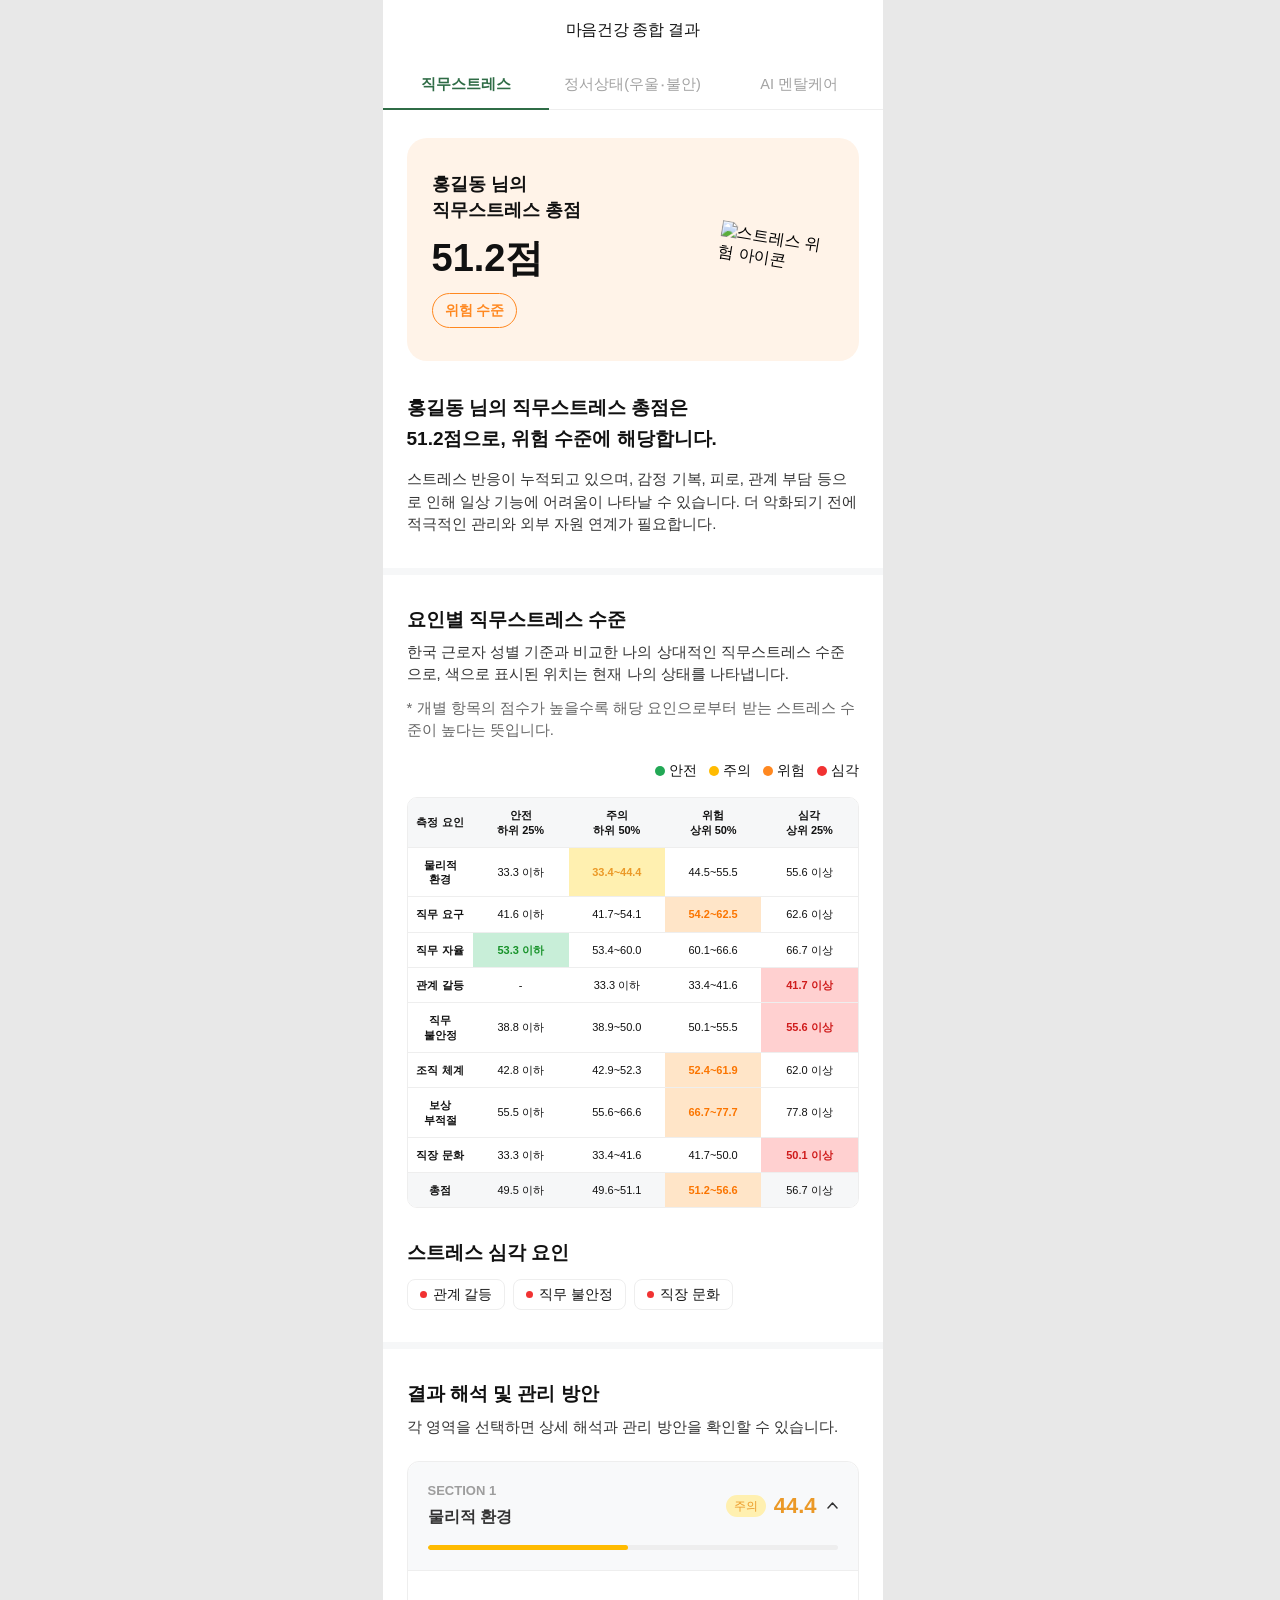
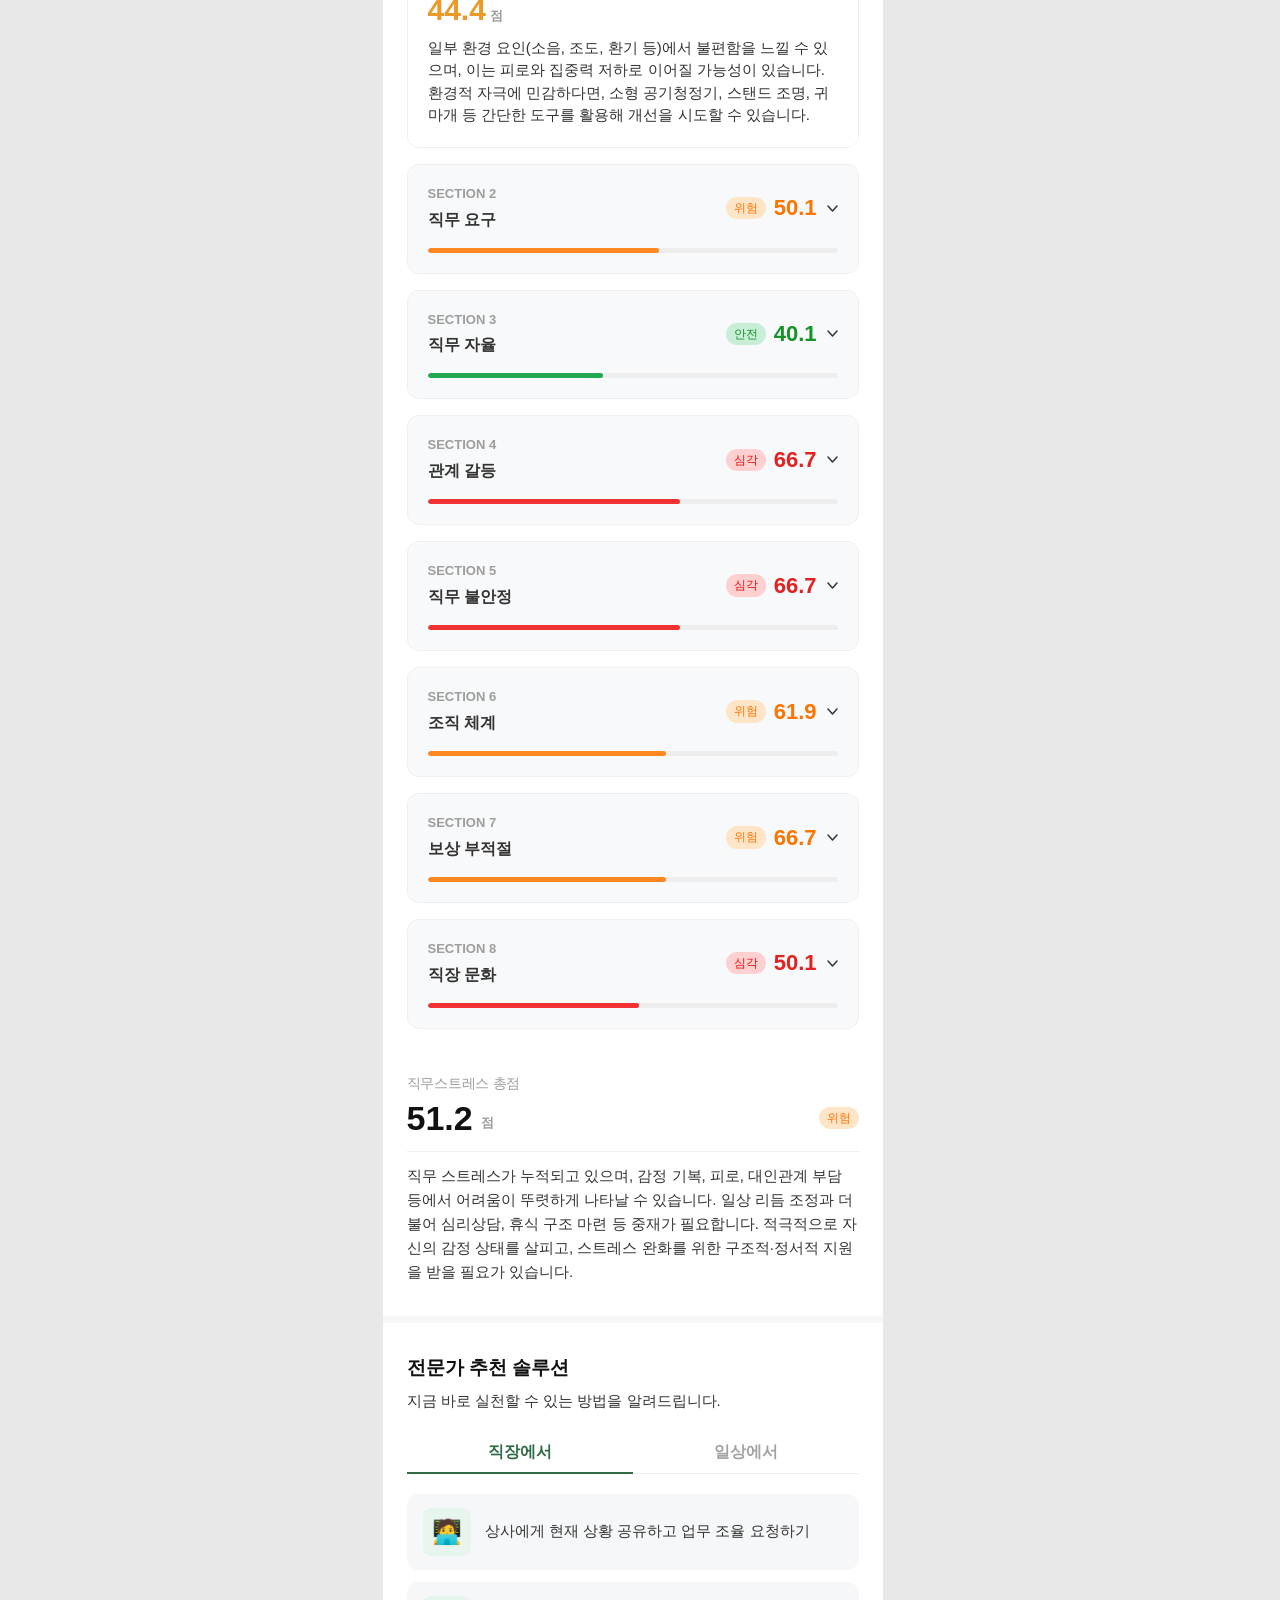
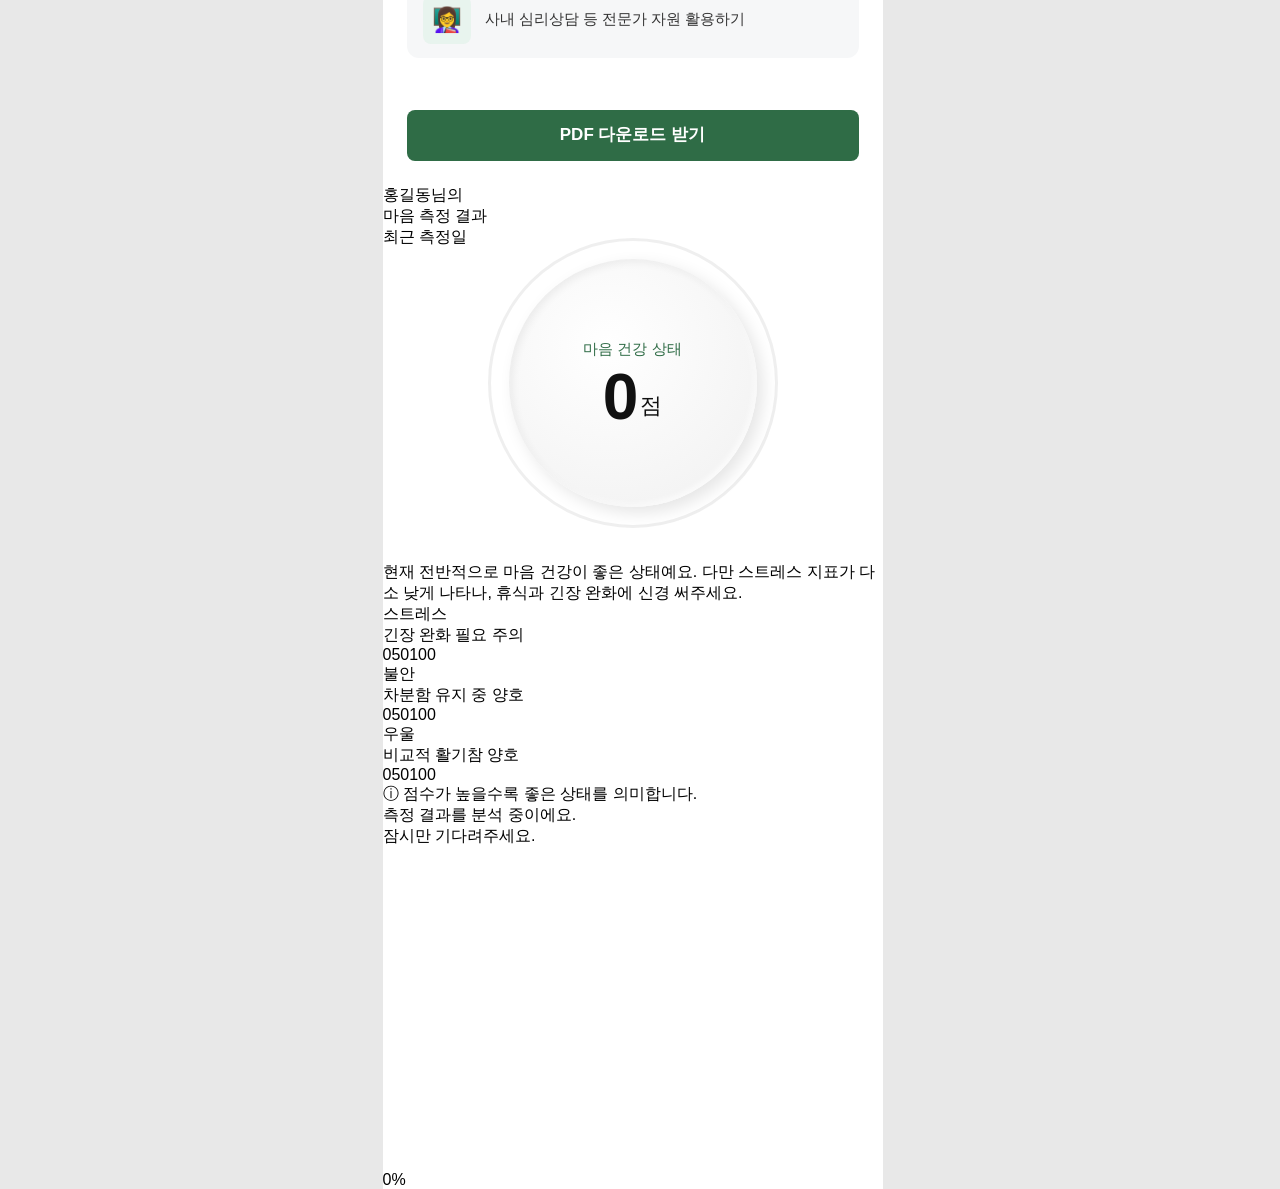
==== commit b034dcdc: "Update index.html" ====
--- a/index.html
+++ b/index.html
@@ -3,7 +3,7 @@
 <head>
   <meta charset="UTF-8" />
   <meta name="viewport" content="width=device-width, initial-scale=1.0" />
-  <title>직무스트레스 검사 결과</title>
+  <title>마음건강 종합 결과</title>
   <link rel="stylesheet" href="https://cdn.jsdelivr.net/gh/orioncactus/pretendard@v1.3.9/packages/pretendard/dist/web/variable/pretendardvariable.css" />
   <link rel="stylesheet" href="style.css" />
   <script src="https://cdnjs.cloudflare.com/ajax/libs/lottie-web/5.12.2/lottie.min.js"></script>
@@ -20,7 +20,6 @@
   <div class="header">
     <span class="header-title">마음건강 종합 결과</span>
   </div>
-  <div class="header-divider"></div>
   <div class="nav-tabs">
     <div class="nav-tab active" onclick="switchNavTab(0)">직무스트레스</div>
     <div class="nav-tab" onclick="switchNavTab(1)">정서상태(우울‧불안)</div>
@@ -550,7 +549,7 @@
       <!-- 전문가 추천 솔루션 -->
       <p class="expert-title" style="margin-top: 54px; margin-bottom: 6px;">전문가 추천 솔루션</p>
       <p class="expert-sub" style="margin-bottom: 16px;">지금 바로 실천할 수 있는 방법을 알려드립니다.</p>
-      <div class="solution-list" id="depression-solutions" style="display: flex;"></div>
+      <div class="solution-list" id="depression-solutions"></div>
     </div>
 
     <div class="divider" style="height: 7px; background: #f6f7f8;"></div>
@@ -595,7 +594,7 @@
       <!-- 전문가 추천 솔루션 -->
       <p class="expert-title" style="margin-top: 54px; margin-bottom: 6px;">전문가 추천 솔루션</p>
       <p class="expert-sub" style="margin-bottom: 16px;">지금 바로 실천할 수 있는 방법을 알려드립니다.</p>
-      <div class="solution-list" id="anxiety-solutions" style="display: flex;"></div>
+      <div class="solution-list" id="anxiety-solutions"></div>
     </div>
 
     <div class="bottom-btn-wrap">
@@ -770,19 +769,19 @@
 
         <!-- 페이지 인디케이터 -->
         <span class="voice-page-indicator" id="voice-page-indicator">1 / 4</span>
-      </div>
-
-      <!-- 마이크 / 종료 버튼 -->
-      <div class="voice-mic-wrap">
-        <button class="voice-mic-btn" id="voice-mic-btn" onclick="handleMicBtn()">
-          <svg id="voice-icon-mic" viewBox="0 0 24 24" fill="none" xmlns="http://www.w3.org/2000/svg">
-            <path d="M12 1C10.3431 1 9 2.34315 9 4V12C9 13.6569 10.3431 15 12 15C13.6569 15 15 13.6569 15 12V4C15 2.34315 13.6569 1 12 1Z" fill="white"/>
-            <path d="M6 10C6 9.44772 5.55228 9 5 9C4.44772 9 4 9.44772 4 10C4 13.866 7.13401 17 11 17V20H9C8.44772 20 8 20.4477 8 21C8 21.5523 8.44772 22 9 22H15C15.5523 22 16 21.5523 16 21C16 20.4477 15.5523 20 15 20H13V17C16.866 17 20 13.866 20 10C20 9.44772 19.5523 9 19 9C18.4477 9 18 9.44772 18 10C18 12.7614 15.7614 15 13 15H11C8.23858 15 6 12.7614 6 10Z" fill="white"/>
-          </svg>
-          <svg id="voice-icon-stop" viewBox="0 0 24 24" fill="none" xmlns="http://www.w3.org/2000/svg" style="display:none;">
-            <rect x="6" y="6" width="12" height="12" rx="2" fill="white"/>
-          </svg>
-        </button>
+
+        <!-- 마이크 / 종료 버튼 -->
+        <div class="voice-mic-wrap">
+          <button class="voice-mic-btn" id="voice-mic-btn" onclick="handleMicBtn()">
+            <svg id="voice-icon-mic" viewBox="0 0 24 24" fill="none" xmlns="http://www.w3.org/2000/svg">
+              <path d="M12 1C10.3431 1 9 2.34315 9 4V12C9 13.6569 10.3431 15 12 15C13.6569 15 15 13.6569 15 12V4C15 2.34315 13.6569 1 12 1Z" fill="white"/>
+              <path d="M6 10C6 9.44772 5.55228 9 5 9C4.44772 9 4 9.44772 4 10C4 13.866 7.13401 17 11 17V20H9C8.44772 20 8 20.4477 8 21C8 21.5523 8.44772 22 9 22H15C15.5523 22 16 21.5523 16 21C16 20.4477 15.5523 20 15 20H13V17C16.866 17 20 13.866 20 10C20 9.44772 19.5523 9 19 9C18.4477 9 18 9.44772 18 10C18 12.7614 15.7614 15 13 15H11C8.23858 15 6 12.7614 6 10Z" fill="white"/>
+            </svg>
+            <svg id="voice-icon-stop" viewBox="0 0 24 24" fill="none" xmlns="http://www.w3.org/2000/svg" style="display:none;">
+              <rect x="6" y="6" width="12" height="12" rx="2" fill="white"/>
+            </svg>
+          </button>
+        </div>
       </div>
     </div>
 
@@ -847,6 +846,15 @@
         <!-- 측정 타이머 -->
         <div class="face-measure-timer" id="face-measure-timer">00:30</div>
 
+        <!-- 얼굴 인식 불가 토스트 -->
+        <div class="face-lost-toast" id="face-lost-toast">
+          <span class="face-lost-toast-icon">&#9432;</span>
+          <div>
+            <p class="face-lost-toast-title">얼굴을 인식할 수 없어요!</p>
+            <p class="face-lost-toast-sub">얼굴이 잘 보이도록 위치를 다시 조정해 주세요.</p>
+          </div>
+        </div>
+
         <!-- 측정 프로그레스바 -->
         <div class="face-measure-progress-wrap" id="face-measure-progress-wrap">
           <div class="face-measure-progress-pct" id="face-measure-progress-pct">0%</div>
@@ -867,6 +875,114 @@
     </div>
 
   </div><!-- /nav-pane-2 -->
+
+  <!-- 측정 결과 화면 -->
+  <div class="result-overlay" id="result-overlay">
+    <div class="result-scroll">
+      <div class="result-header">
+        <div>
+          <p class="result-title">홍길동님의<br>마음 측정 결과</p>
+        </div>
+        <div class="result-date-wrap">
+          <p class="result-date-label">최근 측정일</p>
+          <p class="result-date" id="result-date"></p>
+        </div>
+      </div>
+
+      <div class="result-gauge-section">
+        <div class="ai-gauge-wrap">
+          <div class="ai-gauge-container">
+            <div class="ai-gauge-outer-ring"></div>
+            <div class="ai-gauge-bg-circle"></div>
+            <svg class="ai-gauge-svg" viewBox="0 0 270 270" style="transform: rotate(-90deg);">
+              <defs>
+                <linearGradient id="resultGaugeGradient" x1="0%" y1="0%" x2="100%" y2="0%">
+                  <stop offset="0%" stop-color="#8fc4a8"/>
+                  <stop offset="100%" stop-color="#2f6c46"/>
+                </linearGradient>
+              </defs>
+              <circle
+                id="result-gauge-fill-arc"
+                cx="135" cy="135" r="116"
+                fill="none"
+                stroke="url(#resultGaugeGradient)"
+                stroke-width="17"
+                stroke-linecap="round"
+                stroke-dasharray="547 729"
+                stroke-dashoffset="547"
+              />
+            </svg>
+            <div class="ai-gauge-inner">
+              <span class="ai-gauge-label">마음 건강 상태</span>
+              <div class="ai-gauge-score-row result-gauge-score-row">
+                <span class="ai-gauge-score" id="result-score-num">0</span>
+                <span class="ai-gauge-unit">점</span>
+              </div>
+            </div>
+          </div>
+        </div>
+      </div>
+
+      <div class="result-desc-box">
+        <p class="result-desc-text">현재 전반적으로 마음 건강이 좋은 상태예요. 다만 스트레스 지표가 다소 낮게 나타나, 휴식과 긴장 완화에 신경 써주세요.</p>
+      </div>
+
+      <div class="result-metrics">
+        <div class="result-metric-item">
+          <div class="result-metric-header">
+            <span class="result-metric-name">스트레스</span>
+            <div class="result-metric-right">
+              <span class="result-metric-status">긴장 완화 필요</span>
+              <span class="result-metric-badge caution">주의</span>
+            </div>
+          </div>
+          <div class="result-metric-bar-track">
+            <div class="result-metric-bar-fill stress" id="metric-fill-stress"></div>
+          </div>
+          <div class="result-metric-ticks"><span>0</span><span>50</span><span>100</span></div>
+        </div>
+
+        <div class="result-metric-item">
+          <div class="result-metric-header">
+            <span class="result-metric-name">불안</span>
+            <div class="result-metric-right">
+              <span class="result-metric-status">차분함 유지 중</span>
+              <span class="result-metric-badge good">양호</span>
+            </div>
+          </div>
+          <div class="result-metric-bar-track">
+            <div class="result-metric-bar-fill anxiety" id="metric-fill-anxiety"></div>
+          </div>
+          <div class="result-metric-ticks"><span>0</span><span>50</span><span>100</span></div>
+        </div>
+
+        <div class="result-metric-item">
+          <div class="result-metric-header">
+            <span class="result-metric-name">우울</span>
+            <div class="result-metric-right">
+              <span class="result-metric-status">비교적 활기참</span>
+              <span class="result-metric-badge good">양호</span>
+            </div>
+          </div>
+          <div class="result-metric-bar-track">
+            <div class="result-metric-bar-fill depression" id="metric-fill-depression"></div>
+          </div>
+          <div class="result-metric-ticks"><span>0</span><span>50</span><span>100</span></div>
+        </div>
+      </div>
+
+      <p class="result-note">ⓘ 점수가 높을수록 좋은 상태를 의미합니다.</p>
+    </div>
+  </div>
+
+  <!-- 분석 중 화면 -->
+  <div class="analyzing-overlay" id="analyzing-overlay">
+    <p class="analyzing-title">측정 결과를 분석 중이에요.<br>잠시만 기다려주세요.</p>
+    <div class="analyzing-canvas-wrap">
+      <canvas id="analyzing-canvas" width="320" height="320"></canvas>
+      <div class="analyzing-pct" id="analyzing-pct">0%</div>
+    </div>
+  </div>
 
   <!-- 측정 중단 확인 팝업 -->
   <div class="measure-exit-dim" id="measure-exit-dim">
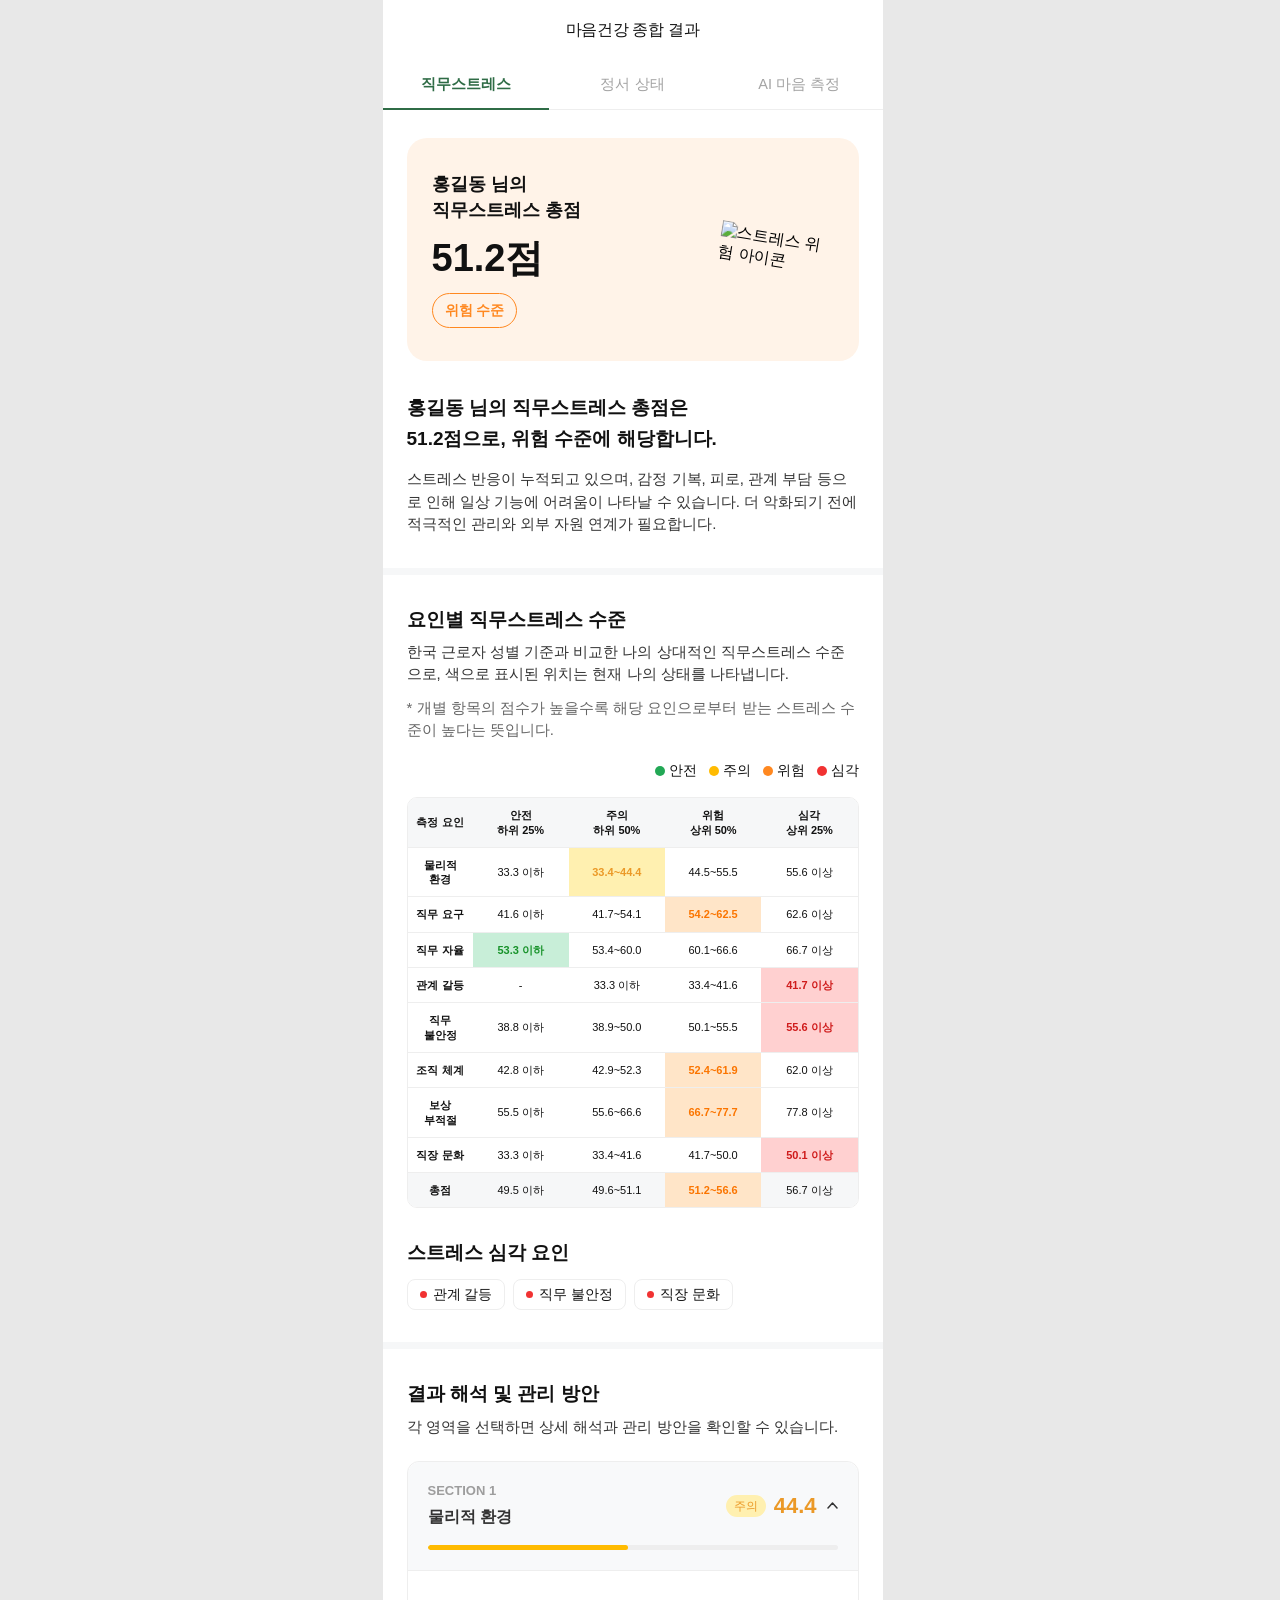
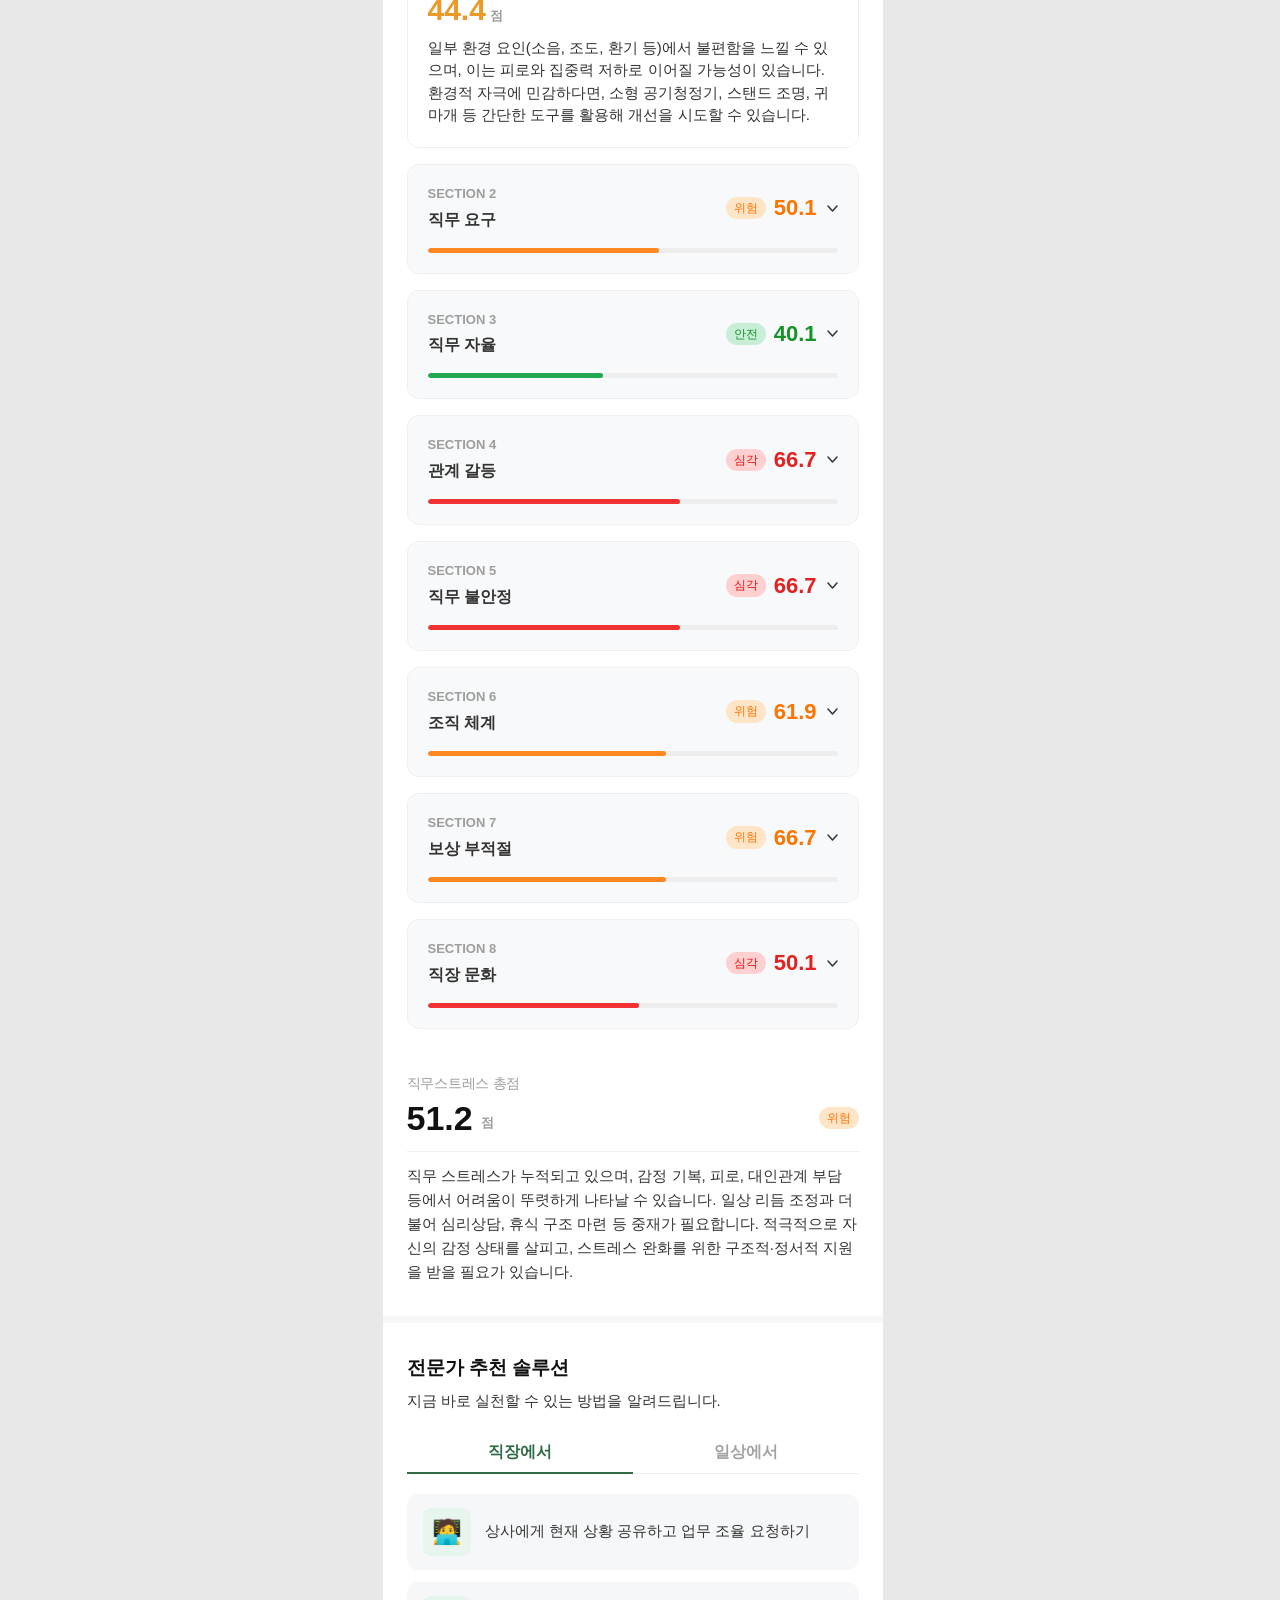
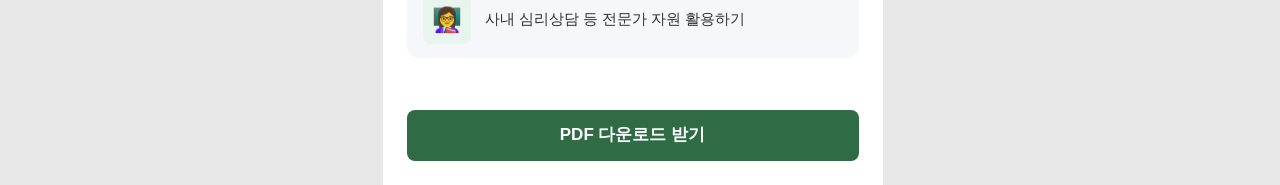
==== commit 3aaded8e: "Update index.html" ====
--- a/index.html
+++ b/index.html
@@ -22,8 +22,8 @@
   </div>
   <div class="nav-tabs">
     <div class="nav-tab active" onclick="switchNavTab(0)">직무스트레스</div>
-    <div class="nav-tab" onclick="switchNavTab(1)">정서상태(우울‧불안)</div>
-    <div class="nav-tab" onclick="switchNavTab(2)">AI 멘탈케어</div>
+    <div class="nav-tab" onclick="switchNavTab(1)">정서 상태</div>
+    <div class="nav-tab" onclick="switchNavTab(2)">AI 마음 측정</div>
   </div>
 
   <!-- Scrollable content -->
--- a/style.css
+++ b/style.css
@@ -1,3 +1,13 @@
+    :root {
+      --color-primary: #2f6c46;
+      --color-text: #111;
+      --color-border: #eee;
+      --color-gray: #9d9d9d;
+      --color-text-dark: #333;
+      --radius-card: 12px;
+      --radius-sm: 8px;
+    }
+
     html {
       width: 100%;
       scrollbar-gutter: stable;
@@ -64,7 +74,7 @@
       /* 하단 텍스트 — 커진 버튼만큼 위로 올림 */
       .voice-record-body { padding-top: 20px; padding-bottom: 240px; gap: 20px; }
       .voice-record-body > div:first-child { margin-bottom: 0 !important; }
-      .voice-mic-wrap { bottom: 30px; }
+      .voice-mic-wrap { bottom: 5%; }
       /* 파형 — 모바일 */
       .voice-waveform {
         transform: scale(1.0);
@@ -99,7 +109,7 @@
       .analysis-section { padding: 24px 16px; }
       .expert-section { padding: 24px 16px 12px; }
       .mental-section { padding: 24px 16px; }
-      .ai-section { padding: 24px 16px 40px; }
+      .ai-section { padding: 24px 16px 28px; }
 
       /* Typography */
       .section-heading { font-size: 17px; }
@@ -115,7 +125,7 @@
     /* ── Header ─────────────────────────────── */
     .header {
       position: relative;
-      z-index: 100;
+      z-index: 300;
       height: 60px;
       background: #fff;
       display: flex;
@@ -125,7 +135,7 @@
     .header-title {
       font-size: 16px;
       font-weight: 500;
-      color: #111;
+      color: var(--color-text);
       letter-spacing: -0.32px;
     }
     .header-divider { display: none; }
@@ -133,10 +143,10 @@
     .nav-tabs {
       position: sticky;
       top: 0;
-      z-index: 99;
+      z-index: 250;
       background: #fff;
       display: flex;
-      border-bottom: 1px solid #eee;
+      border-bottom: 1px solid var(--color-border);
     }
     .nav-tab {
       flex: 1;
@@ -151,8 +161,8 @@
       margin-bottom: -1px;
     }
     .nav-tab.active {
-      color: #2f6c46;
-      border-bottom-color: #2f6c46;
+      color: var(--color-primary);
+      border-bottom-color: var(--color-primary);
       font-weight: 600;
     }
 
@@ -186,7 +196,7 @@
     .hero-name {
       font-size: 18px;
       font-weight: 600;
-      color: #111;
+      color: var(--color-text);
       line-height: 1.45;
     }
     .hero-score-block {
@@ -197,7 +207,7 @@
     .hero-score {
       font-size: 38px;
       font-weight: 700;
-      color: #111;
+      color: var(--color-text);
       letter-spacing: 0;
       line-height: 1.05;
     }
@@ -256,7 +266,7 @@
     .hero-reaction-card-category {
       font-size: 14px;
       font-weight: 500;
-      color: #9d9d9d;
+      color: var(--color-gray);
       line-height: 1.4;
     }
     .hero-reaction-card-score-row {
@@ -267,14 +277,14 @@
     .hero-reaction-card-score {
       font-size: 32px;
       font-weight: 700;
-      color: #111;
+      color: var(--color-text);
       letter-spacing: -0.5px;
       line-height: 1.2;
     }
     .hero-reaction-card-total {
       font-size: 14px;
       font-weight: 400;
-      color: #9d9d9d;
+      color: var(--color-gray);
     }
     .hero-reaction-card-right {
       display: flex;
@@ -301,25 +311,25 @@
     .summary-title {
       font-size: 19px;
       font-weight: 600;
-      color: #111;
+      color: var(--color-text);
       line-height: 1.6;
     }
     .summary-title-bold {
       font-size: 19px;
       font-weight: 700;
-      color: #111;
+      color: var(--color-text);
       line-height: 1.6;
       margin-bottom: 14px;
     }
     .summary-body {
       font-size: 15px;
       font-weight: 400;
-      color: #333;
+      color: var(--color-text-dark);
       line-height: 1.5;
     }
 
     /* ── Divider ────────────────────────────── */
-    .divider { height: 1px; background: #eee; margin: 0; }
+    .divider { height: 1px; background: var(--color-border); margin: 0; }
 
     /* ── Stress factors table ───────────────── */
     .factors-section { padding: 32px 24px; }
@@ -327,14 +337,14 @@
     .section-heading {
       font-size: 19px;
       font-weight: 600;
-      color: #111;
+      color: var(--color-text);
       line-height: 1.4;
       margin-bottom: 8px;
     }
     .section-subtext {
       font-size: 15px;
       font-weight: 400;
-      color: #333;
+      color: var(--color-text-dark);
       line-height: 1.45;
       margin-bottom: 4px;
     }
@@ -358,7 +368,7 @@
       align-items: center;
       gap: 4px;
       font-size: 14px;
-      color: #111;
+      color: var(--color-text);
       line-height: 1.5;
     }
     .dot {
@@ -367,10 +377,39 @@
       border-radius: 50%;
       flex-shrink: 0;
     }
-    .dot-safe   { background: #22a855; }
-    .dot-caution{ background: #ffbb01; }
-    .dot-danger { background: #ff8820; }
-    .dot-severe { background: #f13232; }
+
+    /* ── Status level colour sets ───────────────
+       dot-*, level-dot-*, fill-*, mental-progress-fill.*
+       share the same 4 colour values                     */
+    .dot-safe,
+    .level-dot-safe,
+    .fill-safe,
+    .mental-progress-fill.safe    { background: #22a855; }
+
+    .dot-caution,
+    .level-dot-caution,
+    .fill-caution,
+    .mental-progress-fill.caution { background: #ffbb01; }
+
+    .dot-danger,
+    .level-dot-danger,
+    .fill-danger,
+    .mental-progress-fill.danger  { background: #ff8820; }
+
+    .dot-severe,
+    .level-dot-severe,
+    .fill-severe,
+    .mental-progress-fill.severe  { background: #f13232; }
+
+    /* ── Status level — highlighted cell / row backgrounds ── */
+    .cell-safe,
+    .mental-range-table .row-safe td   { background: #c8eed8 !important; color: #179229 !important; font-weight: 700 !important; }
+    .cell-caution,
+    .mental-range-table .row-caution td { background: #fff0b0 !important; color: #eb9927 !important; font-weight: 700 !important; }
+    .cell-danger,
+    .mental-range-table .row-danger td  { background: #ffe5c8 !important; color: #fb7500 !important; font-weight: 700 !important; }
+    .cell-severe,
+    .mental-range-table .row-severe td  { background: #ffd0d0 !important; color: #cf1c1c !important; font-weight: 700 !important; }
 
     /* Table wrapper */
     .stress-table-wrap {
@@ -387,7 +426,7 @@
       table-layout: fixed;
       border-collapse: separate;
       border-spacing: 0;
-      border: 1px solid #eee;
+      border: 1px solid var(--color-border);
       border-radius: 10px;
       overflow: hidden;
     }
@@ -398,9 +437,9 @@
       line-height: 1.3;
       text-align: center;
       padding: 10px 4px;
-      border-bottom: 1px solid #eee;
+      border-bottom: 1px solid var(--color-border);
       background: #fff;
-      color: #111;
+      color: var(--color-text);
       word-break: keep-all;
       overflow-wrap: break-word;
     }
@@ -410,15 +449,15 @@
     /* Header row */
     .stress-table thead th {
       font-weight: 700;
-      color: #111;
+      color: var(--color-text);
       background: #f6f7f8;
-      border-bottom: 1px solid #eee;
+      border-bottom: 1px solid var(--color-border);
     }
     /* First column (factor names) */
     .stress-table th:first-child,
     .stress-table td:first-child {
       font-weight: 600;
-      color: #111;
+      color: var(--color-text);
       width: 65px;
     }
     /* Footer row (총점) */
@@ -430,12 +469,6 @@
     .stress-table tfoot td:not(:first-child) {
       font-weight: 300;
     }
-
-    /* Highlighted cells — user's current level */
-    .cell-safe   { background: #c8eed8 !important; color: #179229 !important; font-weight: 700 !important; }
-    .cell-caution{ background: #fff0b0 !important; color: #eb9927 !important; font-weight: 700 !important; }
-    .cell-danger { background: #ffe5c8 !important; color: #fb7500 !important; font-weight: 700 !important; }
-    .cell-severe { background: #ffd0d0 !important; color: #cf1c1c !important; font-weight: 700 !important; }
 
     /* ── Severe factors section ─────────────── */
     .severe-section { padding: 0 24px 32px; }
@@ -452,8 +485,8 @@
       height: 31px;
       padding: 0 12px;
       background: #fff;
-      border: 1px solid #eee;
-      border-radius: 8px;
+      border: 1px solid var(--color-border);
+      border-radius: var(--radius-sm);
     }
     .severe-tag .tag-dot {
       width: 7px;
@@ -465,7 +498,7 @@
     .severe-tag span {
       font-size: 14px;
       font-weight: 400;
-      color: #111;
+      color: var(--color-text);
       line-height: 1.45;
     }
 
@@ -473,8 +506,8 @@
     .analysis-section { padding: 32px 24px; }
 
     .section-card {
-      border: 1px solid #eee;
-      border-radius: 12px;
+      border: 1px solid var(--color-border);
+      border-radius: var(--radius-card);
       margin-bottom: 16px;
       overflow: hidden;
     }
@@ -489,10 +522,10 @@
       cursor: pointer;
     }
     .card-header.expanded {
-      border-radius: 12px 12px 0 0;
+      border-radius: var(--radius-card) var(--radius-card) 0 0;
     }
     .card-header.collapsed {
-      border-radius: 12px;
+      border-radius: var(--radius-card);
     }
     .card-header-row {
       display: flex;
@@ -507,13 +540,13 @@
     .card-section-num {
       font-size: 13px;
       font-weight: 600;
-      color: #9d9d9d;
+      color: var(--color-gray);
       line-height: 1.45;
     }
     .card-section-name {
       font-size: 16px;
       font-weight: 700;
-      color: #333;
+      color: var(--color-text-dark);
       line-height: 1.5;
     }
     .card-score-area {
@@ -560,7 +593,7 @@
     .chevron svg { display: block; }
 
     .progress-track {
-      background: #eee;
+      background: var(--color-border);
       height: 5px;
       border-radius: 50px;
       overflow: hidden;
@@ -591,8 +624,8 @@
     /* ── PC hover (포인터 디바이스 전용) ───── */
     @media (hover: hover) {
       .bottom-btn:hover    { opacity: 0.88; }
-      .nav-tab:hover       { color: #2f6c46; }
-      .tab:hover           { color: #2f6c46; }
+      .nav-tab:hover       { color: var(--color-primary); }
+      .tab:hover           { color: var(--color-primary); }
       .card-header:hover   { background: rgba(240,241,242,0.9); }
       .section-card:hover  { box-shadow: 0 2px 12px rgba(0,0,0,0.08); }
       .solution-item:hover { background: #eef2ef; }
@@ -602,15 +635,11 @@
       .ai-info-link a:hover { opacity: 0.75; }
       .voice-mic-btn:hover { opacity: 0.88; transform: scale(1.05); }
     }
-    .fill-safe   { background: #22a855; }
-    .fill-caution{ background: #ffbb01; }
-    .fill-danger { background: #ff8820; }
-    .fill-severe { background: #f13232; }
 
     /* Expanded card body */
     .card-body {
       background: #fff;
-      border-top: 1px solid #eee;
+      border-top: 1px solid var(--color-border);
       padding: 20px;
       display: flex;
       flex-direction: column;
@@ -629,13 +658,13 @@
     .card-body-score-unit {
       font-size: 13px;
       font-weight: 600;
-      color: #9d9d9d;
+      color: var(--color-gray);
       line-height: 1.45;
     }
     .card-body-desc {
       font-size: 15px;
       font-weight: 400;
-      color: #333;
+      color: var(--color-text-dark);
       line-height: 1.5;
     }
 
@@ -647,7 +676,7 @@
     .total-score-label {
       font-size: 14px;
       font-weight: 500;
-      color: #9d9d9d;
+      color: var(--color-gray);
       letter-spacing: -0.24px;
       line-height: 1.45;
       margin-bottom: 4px;
@@ -661,13 +690,13 @@
     .total-score-num {
       font-size: 34px;
       font-weight: 700;
-      color: #111;
+      color: var(--color-text);
       line-height: 1.25;
     }
     .total-score-unit {
       font-size: 13px;
       font-weight: 600;
-      color: #9d9d9d;
+      color: var(--color-gray);
       line-height: 1.45;
       margin-left: 4px;
       vertical-align: text-bottom;
@@ -675,7 +704,7 @@
     .total-desc {
       font-size: 15px;
       font-weight: 400;
-      color: #333;
+      color: var(--color-text-dark);
       line-height: 1.6;
     }
     .total-desc strong { font-weight: 700; }
@@ -697,7 +726,7 @@
     .reaction-banner-category {
       font-size: 13px;
       font-weight: 500;
-      color: #9d9d9d;
+      color: var(--color-gray);
       line-height: 1.4;
     }
     .reaction-banner-score-row {
@@ -708,14 +737,14 @@
     .reaction-banner-score {
       font-size: 32px;
       font-weight: 700;
-      color: #111;
+      color: var(--color-text);
       line-height: 1.2;
       letter-spacing: -0.5px;
     }
     .reaction-banner-total {
       font-size: 14px;
       font-weight: 400;
-      color: #9d9d9d;
+      color: var(--color-gray);
     }
     .reaction-banner-badge-wrap {
       display: flex;
@@ -732,7 +761,7 @@
     }
     .reaction-banner-divider {
       height: 1px;
-      background: #eee;
+      background: var(--color-border);
       margin: 0 24px;
     }
 
@@ -741,14 +770,14 @@
     .mental-title {
       font-size: 19px;
       font-weight: 600;
-      color: #111;
+      color: var(--color-text);
       line-height: 1.4;
       margin-bottom: 8px;
     }
     .mental-sub {
       font-size: 15px;
       font-weight: 400;
-      color: #333;
+      color: var(--color-text-dark);
       line-height: 1.45;
       margin-bottom: 20px;
     }
@@ -759,14 +788,14 @@
     }
     .mental-card {
       background: #f6f7f8;
-      border-radius: 12px;
+      border-radius: var(--radius-card);
       padding: 20px;
       overflow: hidden;
     }
     .mental-card-label {
       font-size: 14px;
       font-weight: 500;
-      color: #9d9d9d;
+      color: var(--color-gray);
       line-height: 1.45;
       margin-bottom: 8px;
     }
@@ -784,17 +813,17 @@
     .mental-card-score-num {
       font-size: 38px;
       font-weight: 700;
-      color: #111;
+      color: var(--color-text);
       line-height: 1.1;
     }
     .mental-card-score-total {
       font-size: 15px;
       font-weight: 400;
-      color: #9d9d9d;
+      color: var(--color-gray);
       line-height: 1.45;
     }
     .mental-progress-track {
-      background: #eee;
+      background: var(--color-border);
       height: 6px;
       border-radius: 50px;
       overflow: hidden;
@@ -806,14 +835,10 @@
       width: 0;
       transition: width 800ms ease-out;
     }
-    .mental-progress-fill.caution { background: #ffbb01; }
-    .mental-progress-fill.danger  { background: #ff8820; }
-    .mental-progress-fill.severe  { background: #f13232; }
-    .mental-progress-fill.safe    { background: #22a855; }
     .mental-card-desc {
       font-size: 15px;
       font-weight: 400;
-      color: #333;
+      color: var(--color-text-dark);
       line-height: 1.6;
     }
 
@@ -821,7 +846,7 @@
     .mental-range-table-wrap {
       width: 100%;
       margin-bottom: 16px;
-      border-radius: 8px;
+      border-radius: var(--radius-sm);
       overflow: hidden;
       border: 1px solid #e4e4e4;
     }
@@ -834,7 +859,7 @@
     .mental-range-table td {
       font-size: 12px;
       font-weight: 400;
-      color: #111;
+      color: var(--color-text);
       line-height: 1.4;
       padding: 8px 10px;
       border-bottom: 1px solid #e4e4e4;
@@ -868,16 +893,6 @@
       position: relative;
       top: -1px;
     }
-    .level-dot-safe    { background: #22a855; }
-    .level-dot-caution { background: #ffbb01; }
-    .level-dot-danger  { background: #ff8820; }
-    .level-dot-severe  { background: #f13232; }
-
-    /* Highlighted current row */
-    .mental-range-table .row-safe   td { background: #c8eed8 !important; color: #179229 !important; font-weight: 700 !important; }
-    .mental-range-table .row-caution td { background: #fff0b0 !important; color: #eb9927 !important; font-weight: 700 !important; }
-    .mental-range-table .row-danger  td { background: #ffe5c8 !important; color: #fb7500 !important; font-weight: 700 !important; }
-    .mental-range-table .row-severe  td { background: #ffd0d0 !important; color: #cf1c1c !important; font-weight: 700 !important; }
 
     /* current marker */
     .mental-current-marker {
@@ -892,7 +907,7 @@
     .mental-card-interpret {
       font-size: 15px;
       font-weight: 400;
-      color: #333;
+      color: var(--color-text-dark);
       line-height: 1.65;
       margin-bottom: 16px;
     }
@@ -901,14 +916,14 @@
     .mental-crisis-box {
       background: #fff5f5;
       border: 1px solid #f8c8c8;
-      border-radius: 8px;
+      border-radius: var(--radius-sm);
       padding: 14px 16px;
       margin-bottom: 16px;
     }
     .mental-crisis-text {
       font-size: 14px;
       font-weight: 400;
-      color: #333;
+      color: var(--color-text-dark);
       line-height: 1.65;
     }
     .mental-crisis-text strong {
@@ -946,13 +961,13 @@
       height: 6px;
       min-width: 6px;
       border-radius: 50%;
-      background: #2f6c46;
+      background: var(--color-primary);
       margin-top: 7px;
     }
     .mental-solution-text {
       font-size: 14px;
       font-weight: 400;
-      color: #333;
+      color: var(--color-text-dark);
       line-height: 1.55;
     }
 
@@ -961,21 +976,21 @@
     .expert-title {
       font-size: 19px;
       font-weight: 600;
-      color: #111;
+      color: var(--color-text);
       line-height: 1.4;
       margin-bottom: 8px;
     }
     .expert-sub {
       font-size: 15px;
       font-weight: 400;
-      color: #333;
+      color: var(--color-text-dark);
       line-height: 1.45;
       margin-bottom: 20px;
     }
 
     .tabs {
       display: flex;
-      border-bottom: 1px solid #eee;
+      border-bottom: 1px solid var(--color-border);
       margin-bottom: 20px;
     }
     .tab {
@@ -991,8 +1006,8 @@
       margin-bottom: -1px;
     }
     .tab.active {
-      color: #2f6c46;
-      border-bottom-color: #2f6c46;
+      color: var(--color-primary);
+      border-bottom-color: var(--color-primary);
     }
 
     .solution-list {
@@ -1005,7 +1020,7 @@
       align-items: center;
       gap: 14px;
       background: #f6f7f8;
-      border-radius: 12px;
+      border-radius: var(--radius-card);
       padding: 14px 16px;
     }
     .solution-emoji-box {
@@ -1013,7 +1028,7 @@
       height: 48px;
       min-width: 48px;
       background: #e8f4ee;
-      border-radius: 8px;
+      border-radius: var(--radius-sm);
       display: flex;
       align-items: center;
       justify-content: center;
@@ -1023,7 +1038,7 @@
     .solution-text {
       font-size: 15px;
       font-weight: 400;
-      color: #333;
+      color: var(--color-text-dark);
       line-height: 1.5;
     }
 
@@ -1035,11 +1050,14 @@
       align-items: flex-start;
       flex: 1;
     }
+    @media (max-width: 480px) {
+      .ai-section { padding-bottom: 28px; }
+    }
     .ai-title {
       font-size: 20px;
       font-weight: 600;
       line-height: 1.3;
-      color: #111;
+      color: var(--color-text);
       margin-bottom: 36px;
     }
     .ai-gauge-wrap {
@@ -1061,7 +1079,7 @@
       width: 290px;
       height: 290px;
       border-radius: 50%;
-      border: 3px solid #333;
+      border: 3px solid var(--color-text-dark);
       opacity: 0.08;
       box-sizing: border-box;
       z-index: 0;
@@ -1104,7 +1122,7 @@
     .ai-gauge-label {
       font-size: 15px;
       font-weight: 500;
-      color: #2f6c46;
+      color: var(--color-primary);
       line-height: 1.4;
     }
     .ai-gauge-score-row {
@@ -1115,27 +1133,27 @@
     .ai-gauge-score {
       font-size: 64px;
       font-weight: 800;
-      color: #111;
+      color: var(--color-text);
       line-height: 1;
       letter-spacing: -2px;
     }
     .ai-gauge-unit {
       font-size: 22px;
       font-weight: 500;
-      color: #111;
+      color: var(--color-text);
       padding-bottom: 8px;
     }
     .ai-desc-card {
       width: 100%;
       background: #eef7f2;
-      border-radius: 12px;
+      border-radius: var(--radius-card);
       padding: 20px;
     }
     .ai-desc-text {
       font-size: 15px;
       font-weight: 400;
-      color: #333;
-      line-height: 1.65;
+      color: var(--color-text-dark);
+      line-height: 1.5;
     }
     .ai-bottom-wrap {
       background: #fff;
@@ -1152,15 +1170,15 @@
     .ai-guide-title {
       font-size: 20px;
       font-weight: 600;
-      color: #111;
+      color: var(--color-text);
       line-height: 1.3;
       margin-bottom: 8px;
     }
     .ai-guide-desc {
       font-size: 15px;
       font-weight: 400;
-      color: #555;
-      line-height: 1.6;
+      color: var(--color-text-dark);
+      line-height: 1.45;
       margin-bottom: 28px;
       white-space: pre-line;
     }
@@ -1191,7 +1209,7 @@
       height: 26px;
       min-width: 26px;
       border-radius: 50%;
-      background: #2f6c46;
+      background: var(--color-primary);
       color: #fff;
       font-size: 12px;
       font-weight: 700;
@@ -1204,13 +1222,13 @@
     .ai-step-title-text {
       font-size: 16px;
       font-weight: 700;
-      color: #111;
+      color: var(--color-text);
       line-height: 1.4;
     }
     .ai-guide-bullets {
       display: flex;
       flex-direction: column;
-      gap: 8px;
+      gap: 4px;
       padding-left: 4px;
     }
     .ai-guide-bullet {
@@ -1224,7 +1242,7 @@
     }
     .ai-guide-bullet::before {
       content: "•";
-      color: #2f6c46;
+      color: var(--color-primary);
       font-weight: 700;
       flex-shrink: 0;
       margin-top: 1px;
@@ -1237,7 +1255,7 @@
       gap: 4px;
     }
     .ai-info-link a {
-      color: #2f6c46;
+      color: var(--color-primary);
       font-weight: 600;
       text-decoration: underline;
     }
@@ -1250,7 +1268,7 @@
     }
     .ai-permission-text strong {
       font-weight: 700;
-      color: #111;
+      color: var(--color-text);
     }
 
     /* ── 음성 측정 안내 페이지 ──────────────── */
@@ -1288,7 +1306,7 @@
     .voice-guide-text {
       font-size: 18px;
       font-weight: 600;
-      color: #111;
+      color: var(--color-text);
       line-height: 1.65;
       text-align: center;
     }
@@ -1382,7 +1400,7 @@
       align-items: center;
       justify-content: center;
       gap: 12px;
-      background: #111;
+      background: var(--color-text);
       z-index: 2;
     }
     .face-error-icon { font-size: 40px; }
@@ -1405,7 +1423,7 @@
     .face-bottom-label {
       font-size: 18px;
       font-weight: 700;
-      color: #2f6c46;
+      color: var(--color-primary);
       text-align: center;
       line-height: 1.4;
     }
@@ -1416,9 +1434,9 @@
       text-align: center;
       line-height: 1.6;
     }
-    .face-hrv-icon { color: #2f6c46; font-size: 22px; }
+    .face-hrv-icon { color: var(--color-primary); font-size: 22px; }
     .bottom-btn.face-inactive {
-      background: #2f6c46;
+      background: var(--color-primary);
       opacity: 0.3;
       cursor: not-allowed;
       pointer-events: none;
@@ -1484,7 +1502,7 @@
     .voice-countdown-num {
       font-size: 100px;
       font-weight: 800;
-      color: #2f6c46;
+      color: var(--color-primary);
       line-height: 1;
       letter-spacing: -4px;
       animation: countPop 0.5s cubic-bezier(0.22, 1, 0.36, 1);
@@ -1503,7 +1521,7 @@
     .voice-sentence-base {
       font-size: 18px;
       font-weight: 700;
-      color: #111;
+      color: var(--color-text);
       line-height: 1.4;
       text-align: center;
       word-break: keep-all;
@@ -1522,7 +1540,7 @@
       display: inline;
     }
     .voice-sentence-fill .char.lit {
-      color: #111;
+      color: var(--color-text);
     }
 
     /* ── 버튼 상태 ──────────────────────────── */
@@ -1533,7 +1551,7 @@
       opacity: 0.7;
     }
     .voice-mic-btn.stop-active {
-      background: linear-gradient(160deg, #4a8f63 0%, #2f6c46 100%);
+      background: linear-gradient(160deg, #4a8f63 0%, var(--color-primary) 100%);
       box-shadow:
         0 0 0 10px rgba(47,108,70,0.13),
         0 8px 24px rgba(47,108,70,0.4);
@@ -1613,14 +1631,14 @@
     .voice-guide-label {
       font-size: 15px;
       font-weight: 400;
-      color: #2f6c46;
+      color: var(--color-primary);
       line-height: 1.6;
       text-align: center;
     }
     .voice-sentence {
       font-size: 18px;
       font-weight: 700;
-      color: #111;
+      color: var(--color-text);
       line-height: 1.4;
       text-align: center;
       word-break: keep-all;
@@ -1647,20 +1665,23 @@
       justify-content: center;
       z-index: 50;
     }
+    @media (max-width: 480px) {
+      .voice-mic-wrap { bottom: 5%; }
+    }
     @media (min-width: 481px) {
       .voice-mic-wrap {
         position: static;
         transform: none;
         margin-top: 40px;
       }
+      .voice-record-page { justify-content: center; }
       .voice-record-body { flex: 0 0 auto; }
-      .voice-record-page { align-items: center; }
     }
     .voice-mic-btn {
       width: 72px;
       height: 72px;
       border-radius: 50%;
-      background: linear-gradient(160deg, #4a8f63 0%, #2f6c46 100%);
+      background: linear-gradient(160deg, #4a8f63 0%, var(--color-primary) 100%);
       border: none;
       cursor: pointer;
       display: flex;
@@ -1670,6 +1691,8 @@
         0 0 0 10px rgba(47,108,70,0.13),
         0 6px 20px rgba(47,108,70,0.35);
       transition: background 0.2s, box-shadow 0.2s, transform 0.1s;
+      -webkit-tap-highlight-color: transparent;
+      touch-action: manipulation;
     }
     .voice-mic-btn.recording {
       background: linear-gradient(160deg, #ef5350 0%, #c62828 100%);
@@ -1687,9 +1710,9 @@
     .bottom-btn {
       width: 100%;
       height: 51px;
-      background: #2f6c46;
+      background: var(--color-primary);
       border: none;
-      border-radius: 8px;
+      border-radius: var(--radius-sm);
       color: #fff;
       font-family: inherit;
       font-size: 17px;
@@ -1702,8 +1725,8 @@
 
     /* Collapse/expand toggle */
     .section-card.collapsed .card-body { display: none; }
-    .section-card.collapsed .card-header { border-radius: 12px; }
-    .section-card.expanded  .card-header { border-radius: 12px 12px 0 0; }
+    .section-card.collapsed .card-header { border-radius: var(--radius-card); }
+    .section-card.expanded  .card-header { border-radius: var(--radius-card) var(--radius-card) 0 0; }
     .chevron.up svg   { transform: rotate(180deg) !important; }
     .chevron.down svg { transform: rotate(0deg) !important; }
 
@@ -1732,7 +1755,7 @@
     .measure-exit-title {
       font-size: 18px;
       font-weight: 700;
-      color: #111;
+      color: var(--color-text);
       text-align: center;
       line-height: 1.4;
     }
@@ -1753,12 +1776,12 @@
       flex: 1;
       height: 52px;
       border: none;
-      border-radius: 12px;
+      border-radius: var(--radius-card);
       background: #f0f0f0;
       font-family: inherit;
       font-size: 16px;
       font-weight: 600;
-      color: #333;
+      color: var(--color-text-dark);
       cursor: pointer;
       transition: background 0.2s ease;
     }
@@ -1766,7 +1789,7 @@
       flex: 1;
       height: 52px;
       border: none;
-      border-radius: 12px;
+      border-radius: var(--radius-card);
       background: #e53935;
       font-family: inherit;
       font-size: 16px;
@@ -1810,7 +1833,7 @@
     font-size: 15px;
     font-weight: 700;
     color: #fff;
-    letter-spacing: 1px;
+    letter-spacing: 0;
     display: none;
     font-variant-numeric: tabular-nums;
   }
@@ -1819,29 +1842,258 @@
   /* ── 측정 프로그레스바 (카메라 하단) ────── */
   .face-measure-progress-wrap {
     position: absolute;
-    bottom: 0;
+    bottom: 20px;
     left: 0;
     right: 0;
     z-index: 6;
     display: none;
-    padding: 0 0 2px;
+    padding: 0 20px;
   }
   .face-measure-progress-wrap.active { display: block; }
   .face-measure-progress-pct {
+    font-size: 22px;
+    font-weight: 800;
+    color: #ffffff;
+    text-align: center;
+    padding: 0 0 8px 0;
+  }
+  .face-measure-progress-track {
+    height: 12px;
+    background: rgba(255,255,255,0.35);
+    width: 100%;
+    border-radius: 100px;
+    overflow: hidden;
+  }
+  .face-measure-progress-fill {
+    height: 12px;
+    background: linear-gradient(to right, #1a9147, #6dcf96);
+    width: 0%;
+    border-radius: 100px;
+    transition: width 1s linear, background 0.3s;
+  }
+
+  /* 얼굴 인식 불가 상태 */
+  .face-lost-toast {
+    display: none;
+    position: absolute;
+    top: 16px;
+    left: 12px;
+    right: 12px;
+    z-index: 10;
+    background: #f05c44;
+    border-radius: 14px;
+    padding: 14px 16px;
+    flex-direction: row;
+    align-items: flex-start;
+    gap: 10px;
+  }
+  .face-lost-toast.active { display: flex; }
+  .face-lost-toast-icon {
+    font-size: 18px;
+    color: #fff;
+    flex-shrink: 0;
+    margin-top: 1px;
+  }
+  .face-lost-toast-title {
+    font-size: 14px;
+    font-weight: 700;
+    color: #fff;
+    margin: 0 0 2px;
+  }
+  .face-lost-toast-sub {
     font-size: 12px;
+    font-weight: 400;
+    color: rgba(255,255,255,0.85);
+    margin: 0;
+  }
+
+  /* 프레임 코너 빨간색 */
+  .face-frame.face-lost .face-frame-corner { border-color: #f05c44; }
+
+  /* 프로그레스 빨간색 */
+  .face-measure-progress-wrap.face-lost .face-measure-progress-fill { background: linear-gradient(to right, #d93a22, #f07c66); }
+  .face-measure-progress-wrap.face-lost .face-measure-progress-pct { color: #f05c44; }
+
+  /* 측정 결과 화면 */
+  .result-overlay {
+    display: none;
+    position: absolute;
+    top: 0;
+    left: 0;
+    right: 0;
+    min-height: 100%;
+    background: #fff;
+    z-index: 200;
+  }
+  .result-overlay.active { display: block; }
+  .result-scroll {
+    padding: 108px 20px 40px;
+  }
+  .result-header {
+    display: flex;
+    justify-content: space-between;
+    align-items: flex-start;
+    margin-top: 36px;
+    margin-bottom: calc(44px + 4%);
+  }
+  .result-title {
+    font-size: 20px;
     font-weight: 600;
-    color: rgba(255,255,255,0.8);
-    text-align: right;
-    padding: 0 10px 4px 0;
-  }
-  .face-measure-progress-track {
-    height: 4px;
-    background: rgba(255,255,255,0.2);
+    color: var(--color-text);
+    line-height: 1.3;
+    margin: 0;
+  }
+  .result-date-wrap { text-align: right; }
+  .result-date-label { font-size: 11px; color: #aaa; margin: 0 0 2px; }
+  .result-date { font-size: 13px; font-weight: 600; color: #555; margin: 0; }
+
+  .result-gauge-section {
+    display: flex;
+    justify-content: center;
+    margin-bottom: 24px;
+  }
+  .result-gauge-bg {
+    position: relative;
+    width: 240px;
+    height: 240px;
+    border-radius: 50%;
+    background: radial-gradient(circle at 38% 38%, #f8f8f8, #ececec);
+    box-shadow: 0 8px 32px rgba(0,0,0,0.10), inset 0 2px 6px rgba(255,255,255,0.8);
+    display: flex;
+    align-items: center;
+    justify-content: center;
+  }
+  #result-gauge-canvas {
+    position: absolute;
+    inset: 0;
     width: 100%;
-  }
-  .face-measure-progress-fill {
-    height: 4px;
-    background: #22a855;
+    height: 100%;
+  }
+  .result-gauge-inner {
+    position: relative;
+    z-index: 1;
+    text-align: center;
+  }
+  .result-gauge-label {
+    font-size: 13px;
+    font-weight: 600;
+    color: #2F6C46;
+    margin: 0 0 4px;
+  }
+  .result-gauge-score-row { opacity: 1; }
+
+  .result-desc-box {
+    background: #f4f7f5;
+    border-radius: 14px;
+    padding: 16px 18px;
+    margin-bottom: 28px;
+  }
+  .result-desc-text {
+    font-size: 14px;
+    color: #444;
+    line-height: 1.7;
+    margin: 0;
+  }
+
+  .result-metrics { display: flex; flex-direction: column; gap: 40px; margin-bottom: 28px; }
+  .result-metric-item {}
+  .result-metric-header {
+    display: flex;
+    justify-content: space-between;
+    align-items: center;
+    margin-bottom: 14px;
+  }
+  .result-metric-name { font-size: 15px; font-weight: 400; color: var(--color-text-dark); line-height: 140%; }
+  .result-metric-right { display: flex; align-items: center; gap: 8px; }
+  .result-metric-status { font-size: 15px; font-weight: 600; color: var(--color-text); line-height: 140%; text-align: right; }
+  .result-metric-badge {
+    display: flex;
+    justify-content: center;
+    align-items: center;
+    gap: 4px;
+    font-size: 12px;
+    font-weight: 500;
+    line-height: 150%;
+    padding: 4px 10px;
+    border-radius: 20px;
+  }
+  .result-metric-badge.caution { background: #fef3c7; color: #F59E0B; }
+  .result-metric-badge.good    { background: #d6f0ff; color: #0099cc; }
+
+  .result-metric-bar-track {
+    height: 9px;
+    background: #ebebeb;
+    border-radius: 100px;
+    overflow: hidden;
+    margin-bottom: 6px;
+  }
+  .result-metric-bar-fill {
+    height: 9px;
+    border-radius: 100px;
     width: 0%;
-    transition: width 1s linear;
-  }
+    transition: width 1s cubic-bezier(0.22, 1, 0.36, 1);
+  }
+  .result-metric-bar-fill.stress    { background: linear-gradient(to right, #f5d050, #f5a623); }
+  .result-metric-bar-fill.anxiety   { background: linear-gradient(to right, #74d7e8, #11b4c8); }
+  .result-metric-bar-fill.depression{ background: linear-gradient(to right, #74d7e8, #11b4c8); }
+
+  .result-metric-ticks {
+    display: flex;
+    justify-content: space-between;
+    font-size: 10px;
+    font-weight: 400;
+    line-height: 150%;
+    letter-spacing: -0.2px;
+    color: rgba(170, 170, 170, 0.80);
+    padding: 0 2px;
+  }
+
+  .result-note {
+    font-size: 13px;
+    color: #aaa;
+    text-align: center;
+    margin: 0 0 calc(60px + 4%);
+  }
+
+  /* 분석 중 화면 */
+  .analyzing-overlay {
+    display: none;
+    position: absolute;
+    inset: 0;
+    background: #fff;
+    z-index: 200;
+    flex-direction: column;
+    align-items: center;
+    justify-content: flex-start;
+    padding: 72px 24px 40px;
+  }
+  .analyzing-overlay.active { display: flex; }
+  .analyzing-title {
+    font-size: 16px;
+    font-weight: 600;
+    color: var(--color-text-dark);
+    text-align: center;
+    line-height: 1.7;
+    margin: 0 0 40px;
+  }
+  .analyzing-canvas-wrap {
+    position: relative;
+    width: 320px;
+    height: 320px;
+    flex-shrink: 0;
+  }
+  #analyzing-canvas {
+    width: 320px;
+    height: 320px;
+  }
+  .analyzing-pct {
+    position: absolute;
+    inset: 0;
+    display: flex;
+    align-items: center;
+    justify-content: center;
+    font-size: 56px;
+    font-weight: 800;
+    color: #2F6C46;
+    pointer-events: none;
+  }
